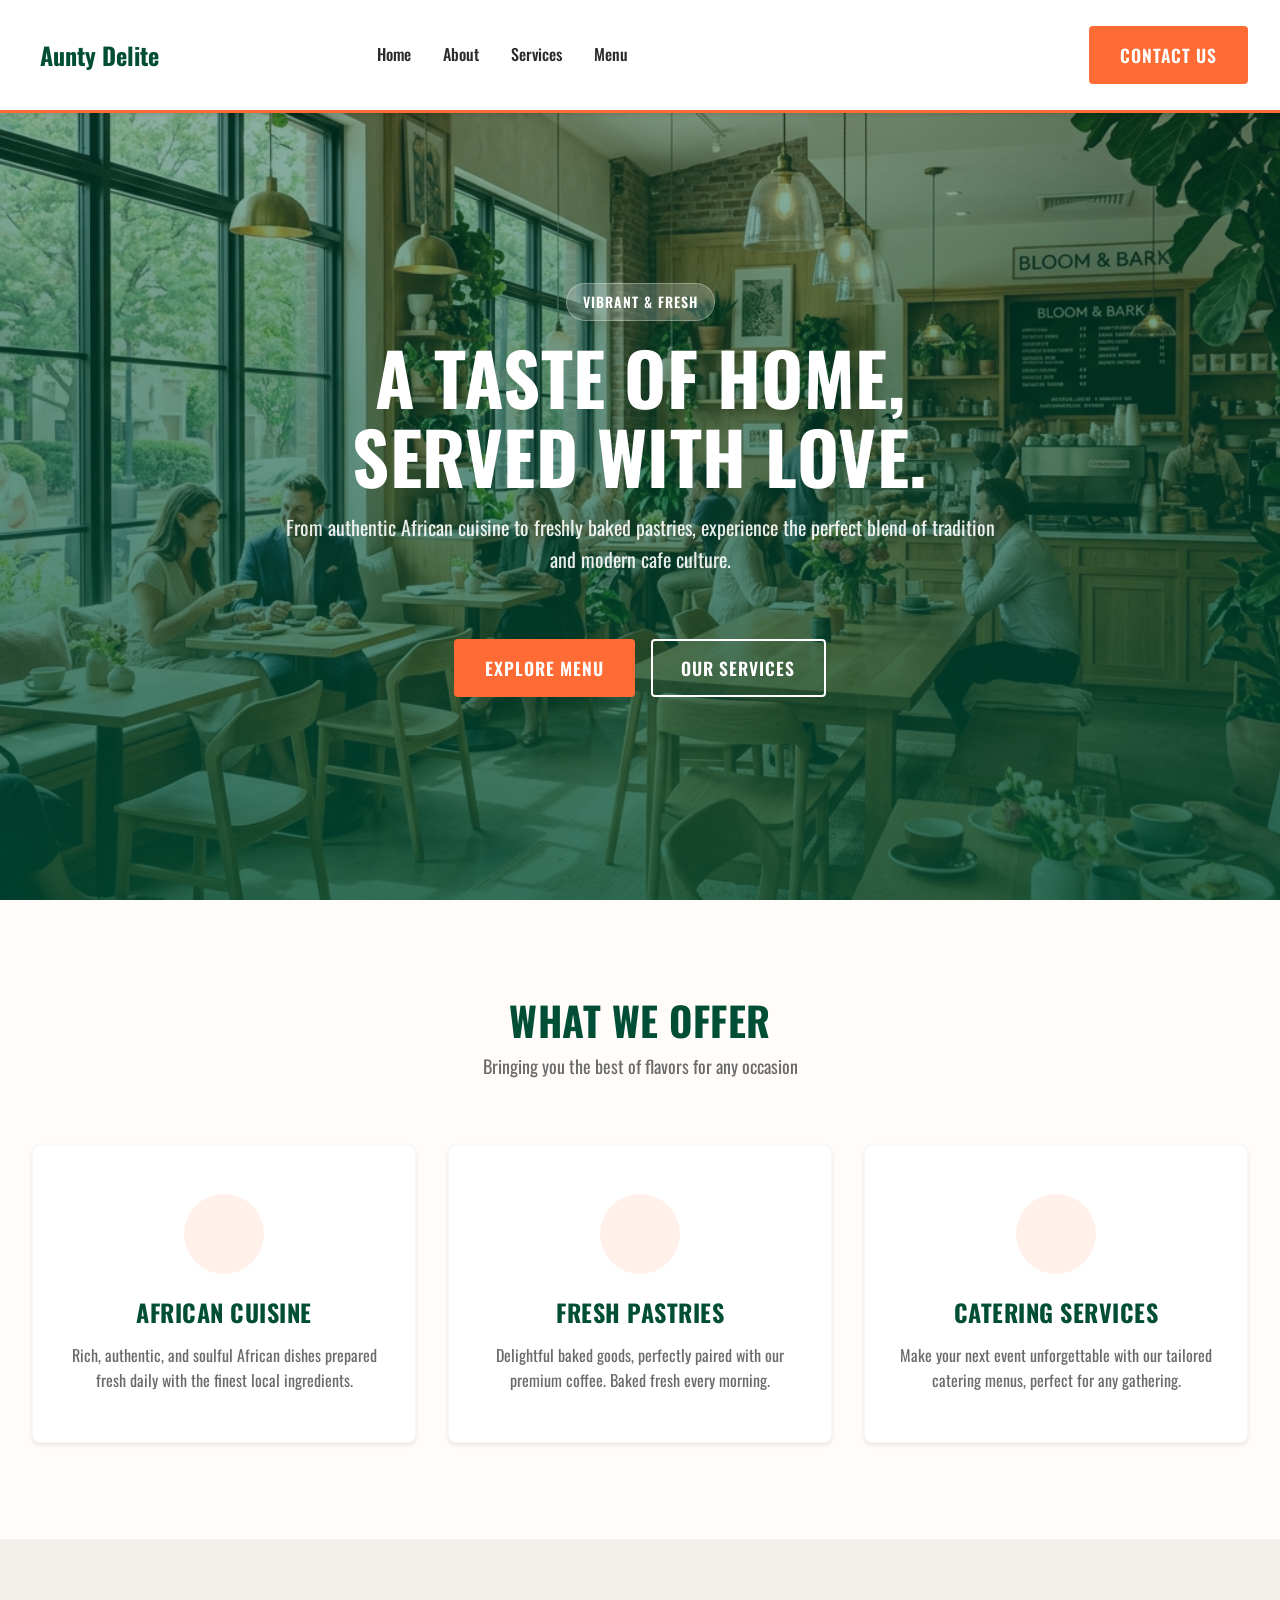
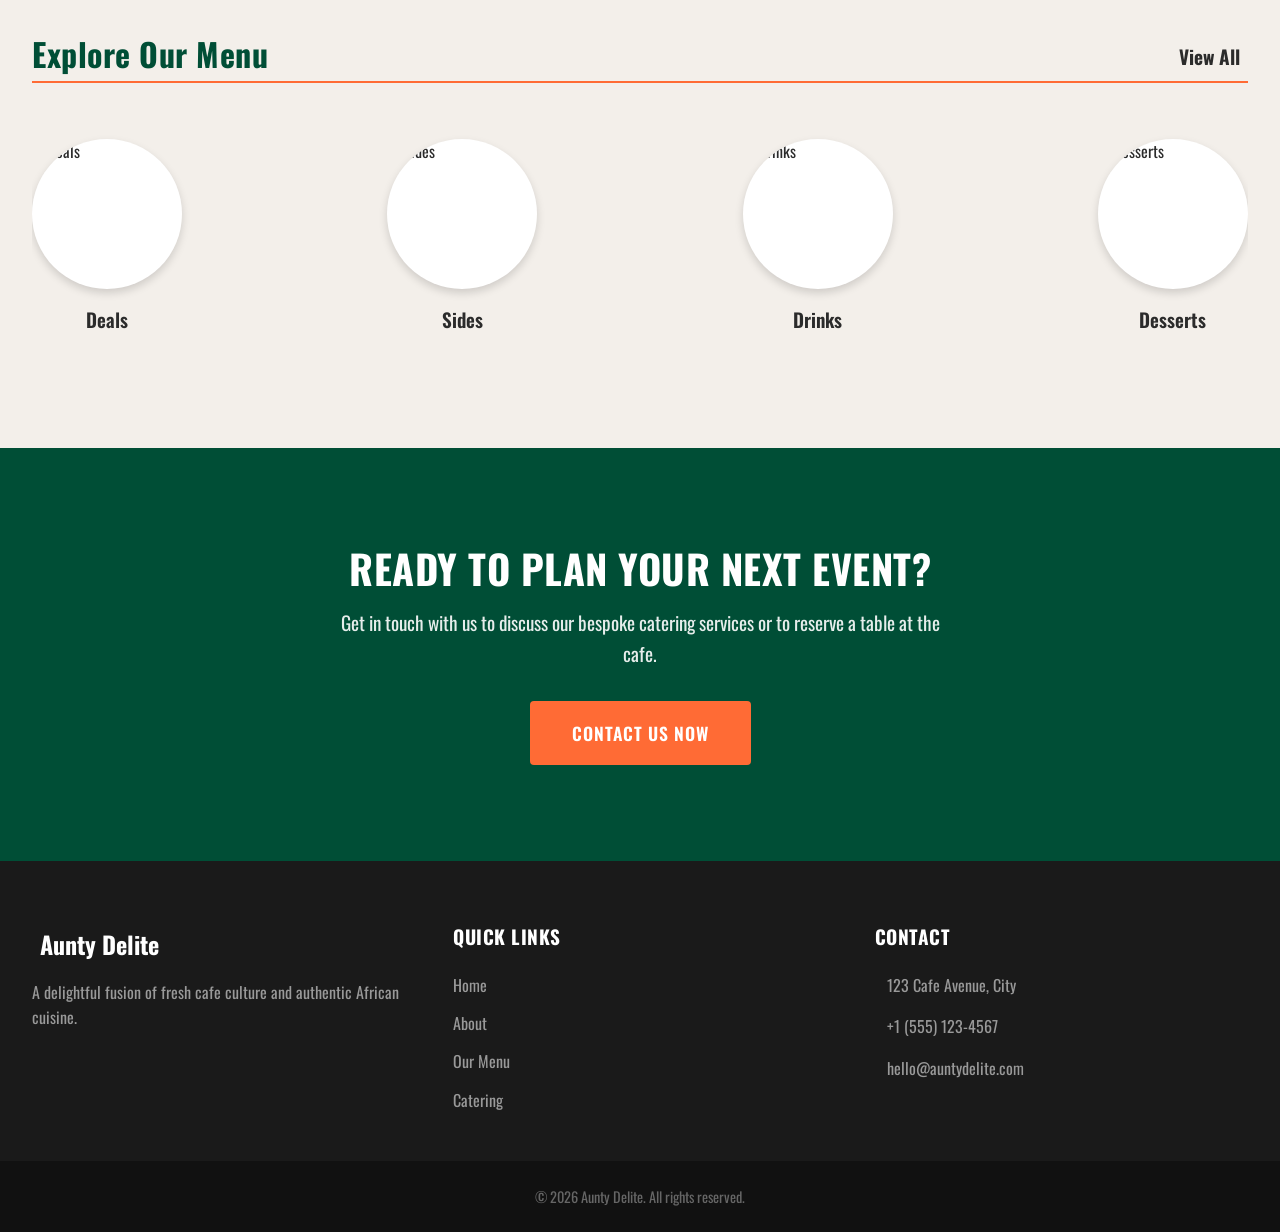
==== index.html @ c5305a19 "Add files via upload" ====
<!DOCTYPE html>
<html lang="en">
<head>
    <meta charset="UTF-8">
    <meta name="viewport" content="width=device-width, initial-scale=1.0">
    <meta name="description" content="Aunty Delite - A fresh cafe serving premium African food, pastries, and professional catering services.">
    <title>Aunty Delite | Fresh Cafe & Catering</title>
    
    <!-- Google Fonts: Outfit -->
    <link rel="preconnect" href="https://fonts.googleapis.com">
    <link rel="preconnect" href="https://fonts.gstatic.com" crossorigin>
    <link href="https://fonts.googleapis.com/css2?family=Oswald:wght@300;400;500;600;700&display=swap" rel="stylesheet">
    
    <!-- Phosphor Icons -->
    <script src="https://unpkg.com/@phosphor-icons/web"></script>
    
    <!-- Custom Styles -->
    <link rel="stylesheet" href="assets/css/styles.css">
</head>
<body>

    <!-- Navigation -->
    <nav class="navbar">
        <div class="nav-container">
            <a href="index.html" class="logo">
                <i class="ph ph-coffee"></i>
                Aunty Delite
            </a>
            <ul class="nav-links">
                <li><a href="index.html">Home</a></li>
                <li><a href="about.html">About</a></li>
                <li><a href="services.html">Services</a></li>
                <li><a href="menu.html">Menu</a></li>
            </ul>
            <a href="cart.html" class="desktop-cart"><i class="ph ph-shopping-cart"></i><span class="cart-badge" style="display:none;">0</span></a>
            <a href="contact.html" class="btn btn-primary nav-cta">Contact Us</a>
            <button class="mobile-menu-btn">
                <i class="ph ph-list"></i>
            </button>
        </div>
    </nav>

    <!-- Hero Section -->
    <section id="home" class="hero">
        <div class="hero-overlay"></div>
        <div class="hero-content">
            <span class="badge">Vibrant & Fresh</span>
            <h1>A Taste of Home, <br> Served with Love.</h1>
            <p>From authentic African cuisine to freshly baked pastries, experience the perfect blend of tradition and modern cafe culture.</p>
            <div class="hero-buttons">
                <a href="#menu" class="btn btn-primary">Explore Menu</a>
                <a href="#services" class="btn btn-outline">Our Services</a>
            </div>
        </div>
    </section>

    <!-- Services Section -->
    <section id="services" class="services section">
        <div class="container">
            <div class="section-header">
                <h2>What We Offer</h2>
                <p>Bringing you the best of flavors for any occasion</p>
            </div>
            
            <div class="services-grid">
                <div class="service-card">
                    <div class="service-icon">
                        <i class="ph ph-cooking-pot"></i>
                    </div>
                    <h3>African Cuisine</h3>
                    <p>Rich, authentic, and soulful African dishes prepared fresh daily with the finest local ingredients.</p>
                </div>
                
                <div class="service-card">
                    <div class="service-icon">
                        <i class="ph ph-croissant"></i>
                    </div>
                    <h3>Fresh Pastries</h3>
                    <p>Delightful baked goods, perfectly paired with our premium coffee. Baked fresh every morning.</p>
                </div>

                <div class="service-card">
                    <div class="service-icon">
                        <i class="ph ph-confetti"></i>
                    </div>
                    <h3>Catering Services</h3>
                    <p>Make your next event unforgettable with our tailored catering menus, perfect for any gathering.</p>
                </div>
            </div>
        </div>
    </section>

    <!-- Menu Categories Section -->
    <section id="categories" class="menu section bg-light">
        <div class="container">
            <div class="header-with-link">
                <h2>Explore Our Menu</h2>
                <a href="menu.html" class="view-all-link">View All <i class="ph ph-caret-right"></i></a>
            </div>
            
            <div class="category-circles-container">
                <!-- Deals -->
                <a href="menu.html#deals" class="category-circle-wrapper">
                    <div class="category-circle">
                        <img src="https://images.unsplash.com/photo-1555939594-58d7cb561ad1?w=400&q=80" alt="Deals" style="object-fit: cover; padding: 0;">
                    </div>
                    <span class="category-title">Deals</span>
                </a>

                <!-- Sides -->
                <a href="menu.html#sides" class="category-circle-wrapper">
                    <div class="category-circle">
                        <img src="https://images.unsplash.com/photo-1596649567946-b25a396264e1?w=400&q=80" alt="Sides" style="object-fit: cover; padding: 0;">
                    </div>
                    <span class="category-title">Sides</span>
                </a>

                <!-- Drinks -->
                <a href="menu.html#drinks" class="category-circle-wrapper">
                    <div class="category-circle">
                        <img src="https://images.unsplash.com/photo-1622483767028-3f66f32aef97?w=400&q=80" alt="Drinks" style="object-fit: cover; padding: 0;">
                    </div>
                    <span class="category-title">Drinks</span>
                </a>

                <!-- Desserts -->
                <a href="menu.html#desserts" class="category-circle-wrapper">
                    <div class="category-circle">
                        <img src="https://images.unsplash.com/photo-1563729784474-d77dbb933a9e?w=400&q=80" alt="Desserts" style="object-fit: cover; padding: 0;">
                    </div>
                    <span class="category-title">Desserts</span>
                </a>
            </div>
        </div>
    </section>

    <!-- Call to Action / Contact -->
    <section id="contact" class="cta section">
        <div class="cta-container">
            <h2>Ready to plan your next event?</h2>
            <p>Get in touch with us to discuss our bespoke catering services or to reserve a table at the cafe.</p>
            <a href="mailto:hello@auntydelite.com" class="btn btn-primary cta-btn">Contact Us Now</a>
        </div>
    </section>

    <!-- Footer -->
    <footer class="footer">
        <div class="container footer-grid">
            <div class="footer-brand">
                <a href="#" class="logo">
                    <i class="ph ph-coffee"></i>
                    Aunty Delite
                </a>
                <p>A delightful fusion of fresh cafe culture and authentic African cuisine.</p>
            </div>
            
            <div class="footer-links">
                <h4>Quick Links</h4>
                <ul>
                    <li><a href="index.html">Home</a></li>
                    <li><a href="about.html">About</a></li>
                    <li><a href="menu.html">Our Menu</a></li>
                    <li><a href="services.html">Catering</a></li>
                </ul>
            </div>
            
            <div class="footer-contact">
                <h4>Contact</h4>
                <p><i class="ph ph-map-pin"></i> 123 Cafe Avenue, City</p>
                <p><i class="ph ph-phone"></i> +1 (555) 123-4567</p>
                <p><i class="ph ph-envelope"></i> hello@auntydelite.com</p>
            </div>
        </div>
        <div class="footer-bottom">
            <p>&copy; 2026 Aunty Delite. All rights reserved.</p>
        </div>
    </footer>

    <div class="floating-cart">
        <i class="ph ph-shopping-cart"></i>
        <span class="cart-badge" style="display:none;">0</span>
    </div>

    <!-- Custom Scripts -->
    <script src="assets/js/main.js"></script>
</body>
</html>
---- assets/css/styles.css ----
/* 
   Aunty Delite - Premium Cafe & Catering Styles 
   Font: Outfit (Google Fonts)
*/

:root {
    /* Color Palette - Fresh Cafe Vibes */
    --color-primary: #ff6b35; /* Vibrant Orange/Terracotta */
    --color-primary-dark: #e85a28;
    --color-secondary: #004e36; /* Deep Forrest Green */
    --color-accent: #f4a261; /* Soft Peach */
    
    --color-bg: #fffcf9; /* Warm off-white */
    --color-bg-alt: #f3efea;
    --color-text: #2b2b2b;
    --color-text-light: #6a6a6a;
    --color-white: #ffffff;

    /* Typography */
    --font-main: 'Oswald', sans-serif;
    
    /* Spacing & Layout */
    --spacing-sm: 0.5rem;
    --spacing-md: 1rem;
    --spacing-lg: 2rem;
    --spacing-xl: 4rem;
    --spacing-xxl: 6rem;
    
    --border-radius: 4px;
    --border-radius-lg: 8px;
    
    /* Transitions & Shadows */
    --transition-fast: 0.2s ease-in-out;
    --transition-smooth: 0.3s ease-out;
    
    --shadow-sm: 0 2px 4px rgba(0,0,0,0.1);
    --shadow-md: 0 4px 8px rgba(0,0,0,0.15);
    --shadow-hover: 0 8px 16px rgba(0,0,0,0.2);
}

/* Base Reset & Setup */
* {
    margin: 0;
    padding: 0;
    box-sizing: border-box;
}

html {
    scroll-behavior: smooth;
    font-size: 16px;
}

body {
    font-family: var(--font-main);
    background-color: var(--color-bg);
    color: var(--color-text);
    line-height: 1.6;
    overflow-x: hidden;
}

h1, h2, h3, h4, h5, h6 {
    font-weight: 700;
    line-height: 1.2;
    color: var(--color-secondary);
    text-transform: uppercase;
    letter-spacing: 0.5px;
}

a {
    text-decoration: none;
    color: inherit;
    transition: color var(--transition-fast);
}

ul {
    list-style: none;
}

/* Utility Classes */
.container {
    max-width: 1280px;
    margin: 0 auto;
    padding: 0 var(--spacing-lg);
}

.section {
    padding: var(--spacing-xxl) 0;
}

.bg-light {
    background-color: var(--color-bg-alt);
}

.text-center {
    text-align: center;
}

.mt-4 { margin-top: var(--spacing-xl); }

/* Typography Utility */
.section-header {
    text-align: center;
    margin-bottom: var(--spacing-xl);
}

.section-header h2 {
    font-size: 2.5rem;
    margin-bottom: var(--spacing-sm);
}

.section-header p {
    color: var(--color-text-light);
    font-size: 1.125rem;
}

/* Buttons */
.btn {
    display: inline-block;
    padding: 0.8rem 1.8rem;
    font-weight: 600;
    border-radius: var(--border-radius);
    border: 2px solid transparent;
    cursor: pointer;
    transition: all var(--transition-smooth);
    font-family: var(--font-main);
    font-size: 1.1rem;
    text-transform: uppercase;
    letter-spacing: 1px;
}

.btn-primary {
    background-color: var(--color-primary);
    color: var(--color-white);
}

.btn-primary:hover {
    background-color: var(--color-primary-dark);
    transform: translateY(-2px);
    box-shadow: var(--shadow-md);
}

.btn-outline {
    background-color: transparent;
    color: var(--color-primary);
    border-color: var(--color-primary);
}

.btn-outline:hover {
    background-color: var(--color-primary);
    color: var(--color-white);
    transform: translateY(-2px);
}

/* Badge */
.badge {
    display: inline-block;
    padding: 0.4rem 1rem;
    background-color: rgba(255, 107, 53, 0.1);
    color: var(--color-primary);
    border-radius: 30px;
    font-weight: 600;
    font-size: 0.875rem;
    margin-bottom: var(--spacing-md);
    letter-spacing: 1px;
    text-transform: uppercase;
}

/* Navigation */
.navbar {
    position: fixed;
    top: 0;
    left: 0;
    width: 100%;
    background-color: var(--color-white);
    z-index: 1000;
    transition: all var(--transition-smooth);
    padding: 10px 0;
    box-shadow: var(--shadow-sm);
    border-bottom: 3px solid var(--color-primary);
}

.navbar.scrolled {
    padding: 0;
}

.nav-container {
    max-width: 1280px;
    margin: 0 auto;
    padding: 1rem var(--spacing-lg);
    display: flex;
    justify-content: space-between;
    align-items: center;
}

.logo {
    display: flex;
    align-items: center;
    gap: 0.5rem;
    font-size: 1.5rem;
    font-weight: 700;
    color: var(--color-secondary);
    transition: color var(--transition-fast);
}

.logo i {
    color: var(--color-primary);
    font-size: 2rem;
}

.nav-links {
    display: flex;
    gap: 2rem;
}

.nav-links li a {
    font-weight: 500;
    color: var(--color-text);
    position: relative;
    transition: color var(--transition-fast);
}

.nav-links li a::after {
    content: '';
    position: absolute;
    bottom: -4px;
    left: 0;
    width: 0;
    height: 2px;
    background-color: var(--color-primary);
    transition: width var(--transition-smooth);
}

.nav-links li a:hover::after {
    width: 100%;
}

.nav-links li a:hover {
    color: var(--color-primary);
}

.mobile-menu-btn {
    display: none;
    background: none;
    border: none;
    font-size: 1.8rem;
    color: var(--color-secondary);
    cursor: pointer;
    transition: color var(--transition-fast);
}

/* Hero Section */
.hero {
    position: relative;
    height: 100vh;
    min-height: 600px;
    display: flex;
    align-items: center;
    justify-content: center;
    text-align: center;
    background-image: url('../images/hero.png');
    background-size: cover;
    background-position: center;
    background-attachment: fixed;
    padding-top: 80px;
    color: var(--color-white);
}

.hero-overlay {
    position: absolute;
    top: 0;
    left: 0;
    width: 100%;
    height: 100%;
    background: linear-gradient(to bottom, rgba(0, 78, 54, 0.4), rgba(0, 78, 54, 0.8));
    z-index: 1;
}

.hero-content {
    position: relative;
    z-index: 2;
    max-width: 800px;
    padding: 0 var(--spacing-lg);
    animation: fadeInUp 1s ease-out forwards;
}

.hero-content .badge {
    background-color: rgba(255, 255, 255, 0.2);
    color: var(--color-white);
    backdrop-filter: blur(4px);
    border: 1px solid rgba(255, 255, 255, 0.3);
}

.hero-content h1 {
    font-size: 4.5rem;
    color: var(--color-white);
    margin-bottom: var(--spacing-md);
    line-height: 1.1;
}

.hero-content p {
    font-size: 1.25rem;
    margin-bottom: var(--spacing-xl);
    opacity: 0.9;
}

.hero-buttons {
    display: flex;
    gap: 1rem;
    justify-content: center;
}

.hero-buttons .btn-outline {
    color: var(--color-white);
    border-color: var(--color-white);
}

.hero-buttons .btn-outline:hover {
    background-color: var(--color-white);
    color: var(--color-secondary);
}

/* Services */
.services-grid {
    display: grid;
    grid-template-columns: repeat(auto-fit, minmax(300px, 1fr));
    gap: 2rem;
}

.service-card {
    background: var(--color-white);
    padding: 3rem 2rem;
    border-radius: var(--border-radius-lg);
    text-align: center;
    box-shadow: var(--shadow-sm);
    transition: all var(--transition-smooth);
    border: 1px solid rgba(0,0,0,0.03);
}

.service-card:hover {
    transform: translateY(-10px);
    box-shadow: var(--shadow-hover);
}

.service-icon {
    width: 80px;
    height: 80px;
    background-color: rgba(255, 107, 53, 0.1);
    color: var(--color-primary);
    border-radius: 50%;
    display: flex;
    align-items: center;
    justify-content: center;
    margin: 0 auto 1.5rem;
    font-size: 2.5rem;
    transition: all var(--transition-smooth);
}

.service-card:hover .service-icon {
    background-color: var(--color-primary);
    color: var(--color-white);
}

.service-card h3 {
    margin-bottom: 1rem;
    font-size: 1.5rem;
}

.service-card p {
    color: var(--color-text-light);
}

/* Menu Highlights */
.menu-grid {
    display: grid;
    grid-template-columns: repeat(auto-fit, minmax(280px, 1fr));
    gap: 2rem;
}

.menu-card {
    background: var(--color-white);
    border-radius: var(--border-radius-lg);
    overflow: hidden;
    box-shadow: var(--shadow-sm);
    transition: all var(--transition-smooth);
}

.menu-card:hover {
    transform: scale(1.02);
    box-shadow: var(--shadow-hover);
}

.menu-image {
    height: 220px;
    background-color: #ddd;
    background-size: cover;
    background-position: center;
    transition: transform var(--transition-smooth);
}

.menu-card:hover .menu-image {
    transform: scale(1.05);
}

/* Placeholder gradients for ungenerated images */
.placeholder-food-1 { background: linear-gradient(45deg, #f4a261, #e76f51); }
.placeholder-pastry-1 { background: linear-gradient(45deg, #e9c46a, #f4a261); }
.placeholder-food-2 { background: linear-gradient(45deg, #2a9d8f, #e9c46a); }
.placeholder-catering-1 { background: linear-gradient(45deg, #e76f51, #e63946); }

.menu-info {
    padding: 1.5rem;
    position: relative;
    background: var(--color-white);
    z-index: 2;
}

.menu-title-row {
    display: flex;
    justify-content: space-between;
    align-items: baseline;
    margin-bottom: 0.5rem;
}

.menu-title-row h4 {
    font-size: 1.2rem;
    margin: 0;
}

.price {
    font-weight: 700;
    color: var(--color-primary);
    font-size: 1.2rem;
}

.menu-info p {
    color: var(--color-text-light);
    font-size: 0.95rem;
}

/* Call to Action */
.cta {
    background-color: var(--color-secondary);
    color: var(--color-white);
    text-align: center;
    padding: 6rem 2rem;
}

.cta h2 {
    color: var(--color-white);
    font-size: 2.5rem;
    margin-bottom: 1rem;
}

.cta p {
    font-size: 1.2rem;
    max-width: 600px;
    margin: 0 auto 2rem;
    opacity: 0.9;
}

.cta-btn {
    font-size: 1.1rem;
    padding: 1rem 2.5rem;
}

/* Footer */
.footer {
    background-color: #1a1a1a;
    color: var(--color-white);
    padding: 4rem 0 0;
}

.footer-grid {
    display: grid;
    grid-template-columns: repeat(auto-fit, minmax(250px, 1fr));
    gap: 3rem;
    margin-bottom: 3rem;
}

.footer-brand .logo {
    color: var(--color-white);
    margin-bottom: 1rem;
    display: inline-flex;
}

.footer-brand p {
    color: #999;
}

.footer h4 {
    color: var(--color-white);
    margin-bottom: 1.5rem;
    font-size: 1.2rem;
}

.footer-links ul {
    display: flex;
    flex-direction: column;
    gap: 0.8rem;
}

.footer-links a {
    color: #999;
}

.footer-links a:hover {
    color: var(--color-primary);
    padding-left: 5px;
}

.footer-contact p {
    display: flex;
    align-items: center;
    gap: 0.8rem;
    color: #999;
    margin-bottom: 1rem;
}

.footer-contact i {
    color: var(--color-primary);
    font-size: 1.2rem;
}

.footer-bottom {
    background-color: #111;
    text-align: center;
    padding: 1.5rem;
    color: #666;
    font-size: 0.9rem;
}

/* Page Header */
.page-header {
    padding-top: 150px;
    padding-bottom: 60px;
    background-color: var(--color-bg-alt);
    text-align: center;
}

.page-header h1 {
    font-size: 3.5rem;
    margin-bottom: 1rem;
    color: var(--color-secondary);
}

.page-header p {
    font-size: 1.2rem;
    color: var(--color-text-light);
    max-width: 600px;
    margin: 0 auto;
}

/* Animations */
@keyframes fadeInUp {
    from {
        opacity: 0;
        transform: translateY(30px);
    }
    to {
        opacity: 1;
        transform: translateY(0);
    }
}

/* Responsive Design */
@media (max-width: 900px) {
    .nav-cta {
        display: none;
    }
    
    .nav-links {
        position: fixed;
        top: 0;
        right: -300px;
        width: 300px;
        height: 100vh;
        background-color: rgba(255, 252, 249, 0.98);
        backdrop-filter: blur(10px);
        flex-direction: column;
        align-items: flex-start;
        padding: 6rem 2rem 2rem;
        gap: 2rem;
        box-shadow: -5px 0 20px rgba(0,0,0,0.1);
        transition: right var(--transition-smooth);
        z-index: 999;
    }
    
    .nav-links.active {
        right: 0;
    }

    .nav-links li a {
        color: var(--color-text);
        font-size: 1.5rem;
    }
    
    .mobile-menu-btn {
        display: block;
        position: relative;
        z-index: 1001;
    }
    
    .hero-content h1 {
        font-size: 3rem;
    }
    
    .section-header h2 {
        font-size: 2rem;
    }
}

@media (max-width: 600px) {
    .hero-content h1 {
        font-size: 2.5rem;
    }
    
    .hero-buttons {
        flex-direction: column;
    }
    
    .section {
        padding: 4rem 0;
    }
}

/* Add to Cart Button */
.add-to-cart-btn {
    width: 100%;
    margin-top: 1rem;
    padding: 0.6rem;
    display: flex;
    justify-content: center;
    align-items: center;
    gap: 0.5rem;
    font-size: 0.95rem;
}

/* Desktop Cart Icon */
.desktop-cart {
    position: relative;
    font-size: 1.8rem;
    color: var(--color-text);
    cursor: pointer;
    margin-right: 1.5rem;
    transition: transform var(--transition-fast);
}

.desktop-cart:hover {
    transform: scale(1.1);
}

.cart-badge {
    position: absolute;
    top: -5px;
    right: -10px;
    background-color: var(--color-primary);
    color: var(--color-white);
    font-size: 0.75rem;
    font-weight: 700;
    width: 20px;
    height: 20px;
    display: flex;
    align-items: center;
    justify-content: center;
    border-radius: 50%;
    border: 2px solid var(--color-white);
}

/* Floating Cart (Mobile) */
.floating-cart {
    position: fixed;
    bottom: 2rem;
    right: 2rem;
    width: 60px;
    height: 60px;
    background-color: var(--color-primary);
    color: var(--color-white);
    border-radius: 50%;
    display: none; /* Only show on mobile */
    align-items: center;
    justify-content: center;
    font-size: 2rem;
    box-shadow: var(--shadow-hover);
    z-index: 1000;
    cursor: grab;
    touch-action: none; /* Important for drag */
    transition: transform 0.2s;
}

.floating-cart:active {
    cursor: grabbing;
    transform: scale(0.95);
}

.floating-cart .cart-badge {
    top: 0;
    right: 0;
    width: 24px;
    height: 24px;
    font-size: 0.85rem;
}

@media (max-width: 900px) {
    .desktop-cart {
        display: none;
    }
    .floating-cart {
        display: flex;
    }
}

/* Toast Notification */
#toast-container {
    position: fixed;
    bottom: 2rem;
    left: 50%;
    transform: translateX(-50%);
    display: flex;
    flex-direction: column;
    gap: 1rem;
    z-index: 2000;
}

.toast {
    background-color: var(--color-white);
    color: var(--color-text);
    padding: 1rem 1.5rem;
    border-radius: var(--border-radius);
    box-shadow: var(--shadow-md);
    display: flex;
    align-items: center;
    gap: 0.8rem;
    font-weight: 500;
    animation: fadeInUp 0.3s ease-out forwards;
    border-left: 4px solid var(--color-primary);
}

.toast.removing {
    animation: fadeOutDown 0.3s ease-in forwards;
}

@keyframes fadeOutDown {
    from {
        opacity: 1;
        transform: translateY(0);
    }
    to {
        opacity: 0;
        transform: translateY(30px);
    }
}

/* Circular Categories */
.category-circles-container {
    display: flex;
    justify-content: space-between;
    align-items: center;
    gap: 1.5rem;
    overflow-x: auto;
    padding: 1rem 0;
    -ms-overflow-style: none; /* IE and Edge */
    scrollbar-width: none; /* Firefox */
}
.category-circles-container::-webkit-scrollbar {
    display: none; /* Chrome, Safari and Opera */
}
.category-circle-wrapper {
    display: flex;
    flex-direction: column;
    align-items: center;
    min-width: 150px;
    text-decoration: none;
    color: var(--color-text);
}
.category-circle-wrapper:hover .category-circle {
    transform: translateY(-5px);
    box-shadow: var(--shadow-hover);
}
.category-circle {
    width: 150px;
    height: 150px;
    border-radius: 50%;
    background-color: var(--color-white);
    box-shadow: var(--shadow-md);
    margin-bottom: 1rem;
    overflow: hidden;
    transition: all var(--transition-fast);
    display: flex;
    align-items: center;
    justify-content: center;
}
.category-circle img {
    width: 100%;
    height: 100%;
    object-fit: contain;
    padding: 10px;
}
.category-title {
    font-weight: 600;
    font-size: 1.2rem;
    text-transform: capitalize;
}
.header-with-link {
    display: flex;
    justify-content: space-between;
    align-items: flex-end;
    border-bottom: 2px solid var(--color-primary);
    padding-bottom: 0.5rem;
    margin-bottom: 2.5rem;
}
.header-with-link h2 {
    margin: 0;
    text-transform: none;
    font-size: 2rem;
}
.view-all-link {
    color: var(--color-text);
    font-weight: 700;
    text-decoration: none;
    display: flex;
    align-items: center;
    gap: 0.5rem;
    font-size: 1.2rem;
    transition: color var(--transition-fast);
}
.view-all-link:hover {
    color: var(--color-primary);
}
.view-all-link i {
    color: var(--color-primary);
    font-weight: bold;
}
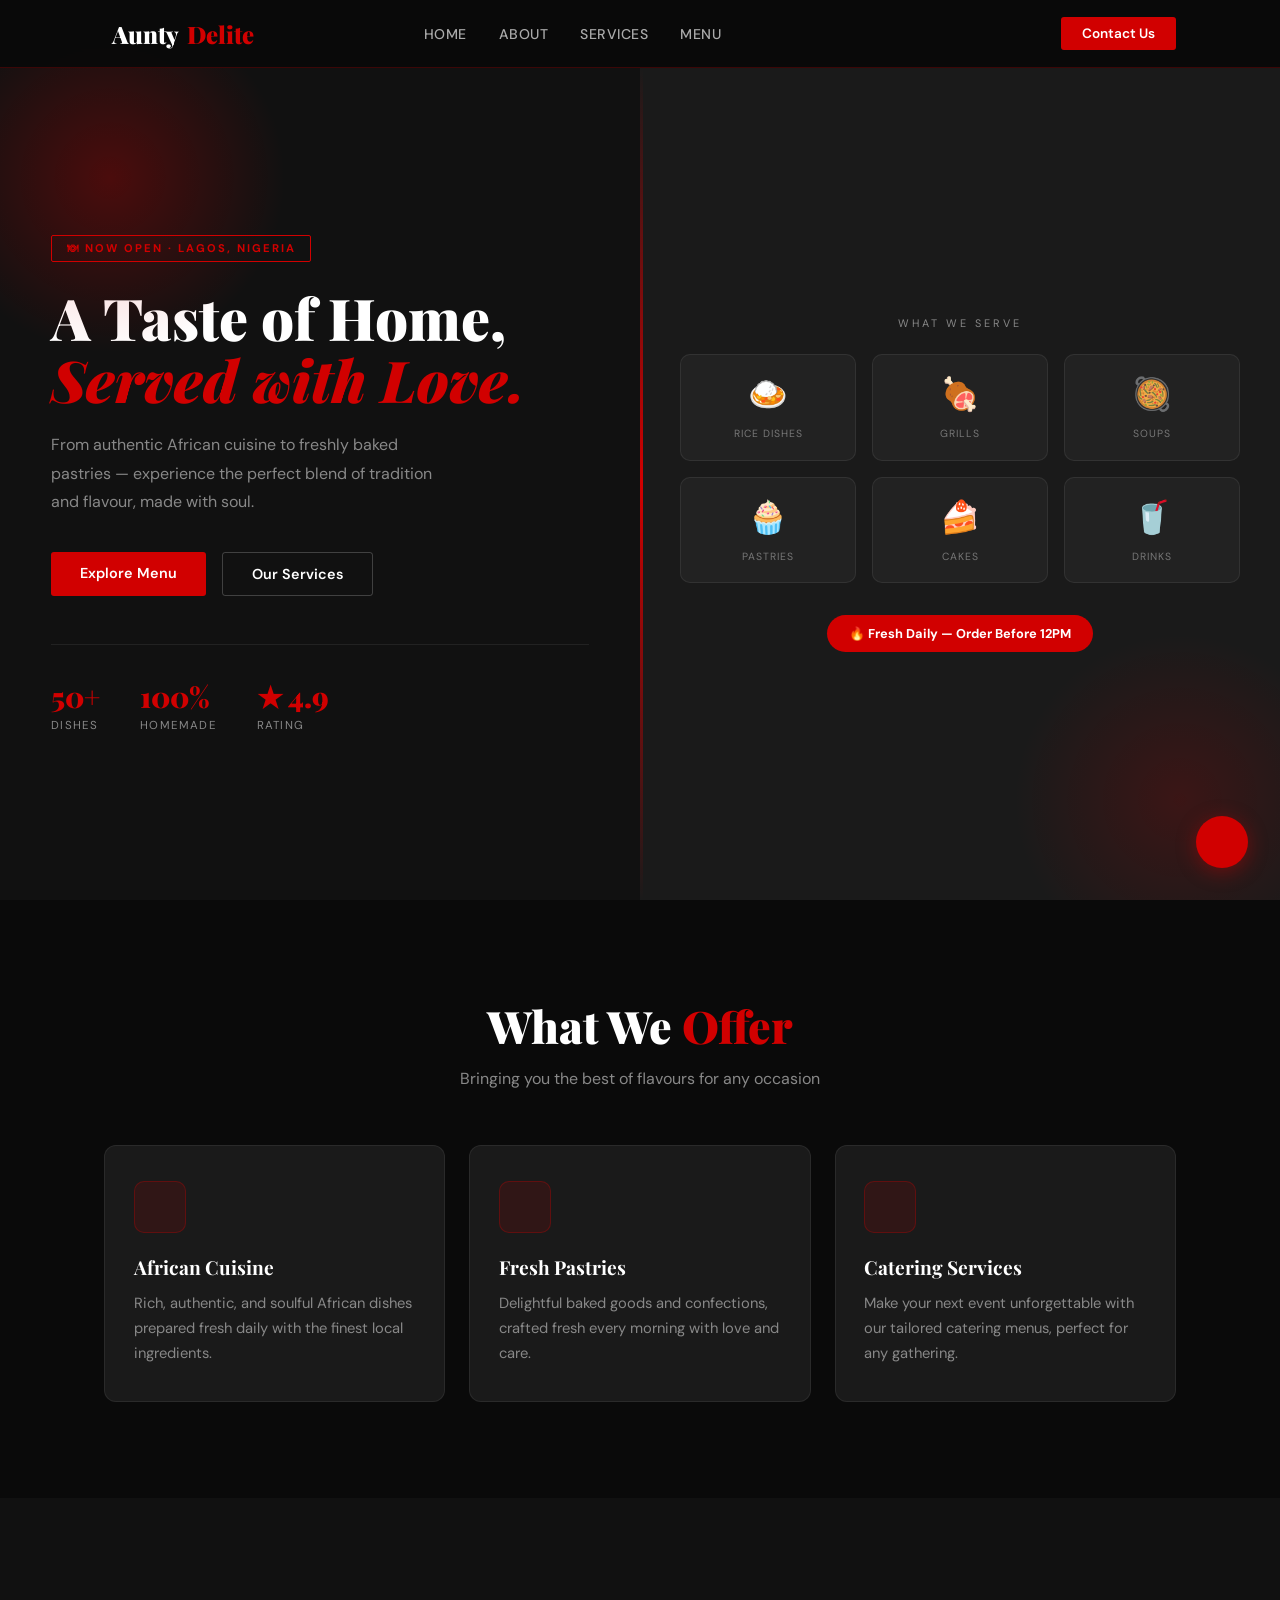
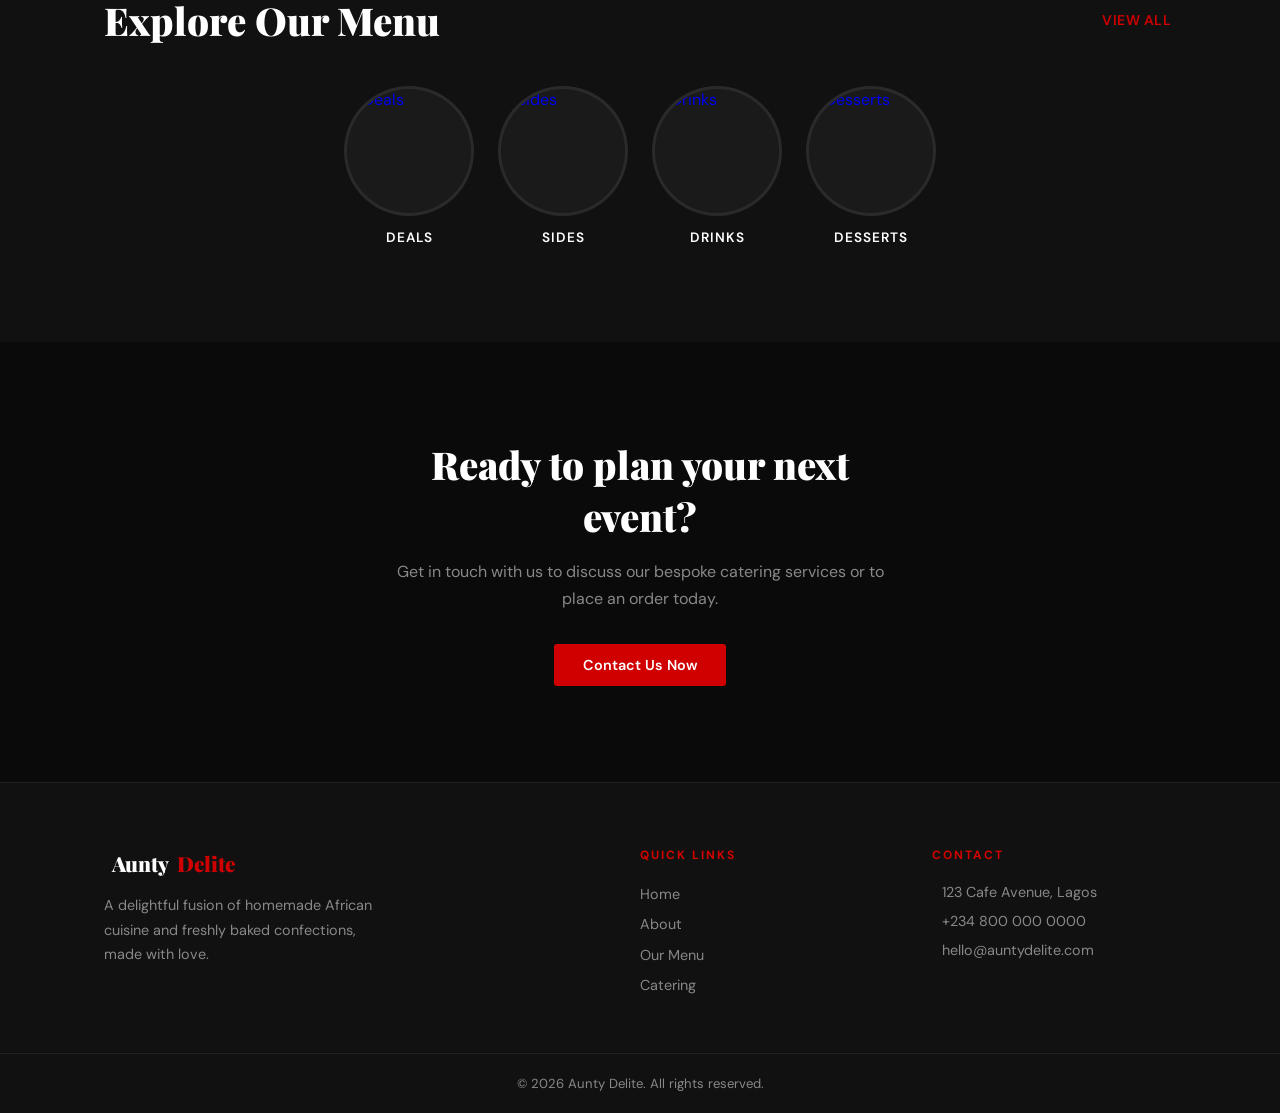
==== commit 6815ddf6: "Redesign index.html with red & black theme" ====
--- a/index.html
+++ b/index.html
@@ -3,28 +3,163 @@
 <head>
     <meta charset="UTF-8">
     <meta name="viewport" content="width=device-width, initial-scale=1.0">
-    <meta name="description" content="Aunty Delite - A fresh cafe serving premium African food, pastries, and professional catering services.">
-    <title>Aunty Delite | Fresh Cafe & Catering</title>
-    
-    <!-- Google Fonts: Outfit -->
+    <meta name="description" content="Aunty Delite - Homemade African food, fresh pastries, and catering services.">
+    <title>Aunty Delite | Food & Confectionery Kitchen</title>
     <link rel="preconnect" href="https://fonts.googleapis.com">
     <link rel="preconnect" href="https://fonts.gstatic.com" crossorigin>
-    <link href="https://fonts.googleapis.com/css2?family=Oswald:wght@300;400;500;600;700&display=swap" rel="stylesheet">
-    
-    <!-- Phosphor Icons -->
+    <link href="https://fonts.googleapis.com/css2?family=Playfair+Display:ital,wght@0,700;0,900;1,700&family=DM+Sans:wght@400;500;600&display=swap" rel="stylesheet">
     <script src="https://unpkg.com/@phosphor-icons/web"></script>
-    
-    <!-- Custom Styles -->
-    <link rel="stylesheet" href="assets/css/styles.css">
+    <style>
+        *, *::before, *::after { margin: 0; padding: 0; box-sizing: border-box; }
+
+        :root {
+            --red: #D10000;
+            --red-dark: #A00000;
+            --red-glow: rgba(209,0,0,0.3);
+            --black: #0A0A0A;
+            --black2: #111111;
+            --black3: #1A1A1A;
+            --white: #FFFFFF;
+            --muted: #888888;
+            --border: rgba(255,255,255,0.07);
+        }
+
+        html { scroll-behavior: smooth; }
+        body { font-family: 'DM Sans', sans-serif; background: var(--black); color: var(--white); overflow-x: hidden; }
+
+        /* NAVBAR */
+        .navbar { position: fixed; top: 0; left: 0; right: 0; z-index: 1000; height: 68px; background: rgba(10,10,10,0.96); border-bottom: 1px solid rgba(209,0,0,0.25); backdrop-filter: blur(14px); animation: slideDown 0.6s ease forwards; }
+        @keyframes slideDown { from { transform: translateY(-100%); opacity: 0; } to { transform: translateY(0); opacity: 1; } }
+
+        .nav-container { max-width: 1200px; margin: 0 auto; padding: 0 5%; height: 100%; display: flex; align-items: center; justify-content: space-between; gap: 1rem; }
+
+        .logo { font-family: 'Playfair Display', serif; font-size: 1.5rem; font-weight: 900; color: var(--white); text-decoration: none; display: flex; align-items: center; gap: 0.5rem; }
+        .logo i { color: var(--red); font-size: 1.4rem; }
+        .logo span { color: var(--red); }
+
+        .nav-links { display: flex; gap: 2rem; list-style: none; }
+        .nav-links a { text-decoration: none; color: #aaa; font-size: 0.88rem; font-weight: 500; letter-spacing: 0.5px; text-transform: uppercase; transition: color 0.25s; position: relative; }
+        .nav-links a::after { content: ''; position: absolute; bottom: -4px; left: 0; width: 0; height: 2px; background: var(--red); transition: width 0.25s; }
+        .nav-links a:hover { color: var(--white); }
+        .nav-links a:hover::after { width: 100%; }
+
+        .desktop-cart { color: #aaa; font-size: 1.3rem; text-decoration: none; position: relative; transition: color 0.25s; }
+        .desktop-cart:hover { color: var(--red); }
+        .cart-badge { position: absolute; top: -6px; right: -6px; background: var(--red); color: white; font-size: 0.6rem; font-weight: 700; width: 16px; height: 16px; border-radius: 50%; display: flex; align-items: center; justify-content: center; }
+
+        .btn { display: inline-block; text-decoration: none; border-radius: 3px; font-family: 'DM Sans', sans-serif; font-weight: 600; transition: all 0.25s; cursor: pointer; border: none; }
+        .btn-primary { background: var(--red); color: #fff; padding: 0.75rem 1.8rem; font-size: 0.9rem; }
+        .btn-primary:hover { background: var(--red-dark); transform: translateY(-2px); box-shadow: 0 8px 20px rgba(209,0,0,0.35); }
+        .btn-outline { background: transparent; color: var(--white); padding: 0.75rem 1.8rem; font-size: 0.9rem; border: 1.5px solid rgba(255,255,255,0.2); }
+        .btn-outline:hover { border-color: var(--red); color: var(--red); transform: translateY(-2px); }
+        .nav-cta { padding: 0.5rem 1.3rem !important; font-size: 0.85rem !important; }
+
+        .mobile-menu-btn { display: none; background: none; border: none; color: var(--white); font-size: 1.5rem; cursor: pointer; }
+
+        /* HERO */
+        .hero { min-height: 100vh; display: grid; grid-template-columns: 1fr 1fr; padding-top: 68px; overflow: hidden; }
+
+        .hero-left { display: flex; flex-direction: column; justify-content: center; padding: 6% 8%; background: var(--black2); position: relative; animation: fadeInLeft 0.9s 0.3s ease both; }
+        .hero-left::before { content: ''; position: absolute; top: -80px; left: -80px; width: 380px; height: 380px; background: radial-gradient(circle, var(--red-glow) 0%, transparent 65%); pointer-events: none; }
+        @keyframes fadeInLeft { from { opacity: 0; transform: translateX(-40px); } to { opacity: 1; transform: translateX(0); } }
+
+        .badge { display: inline-flex; align-items: center; gap: 0.5rem; border: 1px solid var(--red); color: var(--red); font-size: 0.7rem; font-weight: 700; letter-spacing: 2px; text-transform: uppercase; padding: 0.35rem 0.9rem; border-radius: 2px; margin-bottom: 1.5rem; width: fit-content; }
+
+        .hero-content h1 { font-family: 'Playfair Display', serif; font-size: clamp(2.6rem, 4.5vw, 3.8rem); font-weight: 900; line-height: 1.08; color: var(--white); margin-bottom: 1.3rem; }
+        .hero-content h1 em { font-style: italic; color: var(--red); }
+        .hero-content p { font-size: 1rem; color: var(--muted); line-height: 1.8; max-width: 400px; margin-bottom: 2.2rem; }
+        .hero-buttons { display: flex; gap: 1rem; flex-wrap: wrap; }
+
+        .hero-stats { display: flex; gap: 2.5rem; margin-top: 3rem; padding-top: 2rem; border-top: 1px solid var(--border); }
+        .stat-num { font-family: 'Playfair Display', serif; font-size: 1.8rem; font-weight: 900; color: var(--red); }
+        .stat-label { font-size: 0.72rem; color: var(--muted); text-transform: uppercase; letter-spacing: 1.2px; margin-top: 3px; }
+
+        .hero-right { position: relative; background: var(--black3); display: flex; align-items: center; justify-content: center; overflow: hidden; animation: fadeInRight 0.9s 0.4s ease both; }
+        @keyframes fadeInRight { from { opacity: 0; transform: translateX(40px); } to { opacity: 1; transform: translateX(0); } }
+        .hero-right::before { content: ''; position: absolute; bottom: -80px; right: -80px; width: 360px; height: 360px; background: radial-gradient(circle, rgba(209,0,0,0.18) 0%, transparent 65%); pointer-events: none; }
+        .hero-right::after { content: ''; position: absolute; top: 0; left: 0; width: 3px; height: 100%; background: linear-gradient(to bottom, transparent, var(--red), transparent); }
+
+        .food-showcase { position: relative; z-index: 2; text-align: center; padding: 3rem 2.5rem; width: 100%; }
+        .showcase-label { font-size: 0.68rem; letter-spacing: 3px; text-transform: uppercase; color: var(--muted); margin-bottom: 1.5rem; }
+
+        .food-emoji-grid { display: grid; grid-template-columns: repeat(3, 1fr); gap: 1rem; margin-bottom: 2rem; }
+        .food-card { background: rgba(255,255,255,0.04); border: 1px solid var(--border); border-radius: 10px; padding: 1.1rem 0.5rem; transition: transform 0.3s, background 0.3s, border-color 0.3s, box-shadow 0.3s; cursor: default; }
+        .food-card:hover { transform: translateY(-6px) scale(1.04); background: rgba(209,0,0,0.14); border-color: var(--red); box-shadow: 0 8px 24px rgba(209,0,0,0.2); }
+        .food-card .emoji { font-size: 2rem; display: block; margin-bottom: 0.4rem; }
+        .food-card .label { font-size: 0.65rem; color: #777; text-transform: uppercase; letter-spacing: 1px; }
+
+        .hero-badge { display: inline-flex; align-items: center; gap: 0.5rem; background: var(--red); color: #fff; font-weight: 700; font-size: 0.8rem; padding: 0.6rem 1.4rem; border-radius: 50px; animation: pulse 2.5s infinite; }
+        @keyframes pulse { 0%, 100% { box-shadow: 0 0 0 0 rgba(209,0,0,0.5); } 50% { box-shadow: 0 0 0 12px rgba(209,0,0,0); } }
+
+        /* SECTIONS */
+        .section { padding: 6rem 0; }
+        .container { max-width: 1200px; margin: 0 auto; padding: 0 5%; }
+        .bg-light { background: var(--black2); }
+        .section-header { text-align: center; margin-bottom: 3.5rem; }
+        .section-header h2 { font-family: 'Playfair Display', serif; font-size: clamp(2rem, 3.5vw, 2.8rem); font-weight: 900; margin-bottom: 0.8rem; }
+        .section-header h2 span { color: var(--red); }
+        .section-header p { color: var(--muted); font-size: 1rem; }
+
+        /* SERVICES */
+        .services { background: var(--black); }
+        .services-grid { display: grid; grid-template-columns: repeat(3, 1fr); gap: 1.5rem; }
+        .service-card { background: var(--black3); border: 1px solid var(--border); border-radius: 12px; padding: 2.2rem 1.8rem; transition: border-color 0.3s, transform 0.3s, box-shadow 0.3s; }
+        .service-card:hover { border-color: var(--red); transform: translateY(-6px); box-shadow: 0 12px 32px rgba(209,0,0,0.15); }
+        .service-icon { width: 52px; height: 52px; background: rgba(209,0,0,0.12); border: 1px solid rgba(209,0,0,0.3); border-radius: 10px; display: flex; align-items: center; justify-content: center; font-size: 1.5rem; color: var(--red); margin-bottom: 1.3rem; }
+        .service-card h3 { font-family: 'Playfair Display', serif; font-size: 1.2rem; margin-bottom: 0.7rem; }
+        .service-card p { color: var(--muted); font-size: 0.92rem; line-height: 1.7; }
+
+        /* MENU CATEGORIES */
+        .menu { background: var(--black2); }
+        .header-with-link { display: flex; align-items: center; justify-content: space-between; margin-bottom: 2.5rem; }
+        .header-with-link h2 { font-family: 'Playfair Display', serif; font-size: clamp(1.8rem, 3vw, 2.4rem); font-weight: 900; }
+        .view-all-link { display: flex; align-items: center; gap: 0.3rem; color: var(--red); text-decoration: none; font-size: 0.88rem; font-weight: 600; text-transform: uppercase; letter-spacing: 0.5px; transition: gap 0.25s; }
+        .view-all-link:hover { gap: 0.6rem; }
+        .category-circles-container { display: flex; gap: 1.5rem; justify-content: center; flex-wrap: wrap; }
+        .category-circle-wrapper { text-decoration: none; display: flex; flex-direction: column; align-items: center; gap: 0.8rem; transition: transform 0.3s; }
+        .category-circle-wrapper:hover { transform: translateY(-6px); }
+        .category-circle { width: 130px; height: 130px; border-radius: 50%; overflow: hidden; border: 3px solid var(--border); transition: border-color 0.3s, box-shadow 0.3s; background: var(--black3); }
+        .category-circle-wrapper:hover .category-circle { border-color: var(--red); box-shadow: 0 0 24px rgba(209,0,0,0.3); }
+        .category-circle img { width: 100%; height: 100%; object-fit: cover; }
+        .category-title { color: var(--white); font-size: 0.85rem; font-weight: 600; text-transform: uppercase; letter-spacing: 1px; }
+
+        /* CTA */
+        .cta { background: var(--black); padding: 6rem 0; }
+        .cta-container { max-width: 650px; margin: 0 auto; padding: 0 5%; text-align: center; }
+        .cta-container h2 { font-family: 'Playfair Display', serif; font-size: clamp(1.8rem, 3vw, 2.5rem); font-weight: 900; margin-bottom: 1rem; }
+        .cta-container p { color: var(--muted); font-size: 1rem; line-height: 1.7; margin-bottom: 2rem; }
+
+        /* FOOTER */
+        .footer { background: var(--black2); border-top: 1px solid var(--border); padding-top: 4rem; }
+        .footer-grid { display: grid; grid-template-columns: 2fr 1fr 1fr; gap: 3rem; padding-bottom: 3rem; }
+        .footer-brand .logo { font-size: 1.3rem; margin-bottom: 1rem; display: inline-flex; }
+        .footer-brand p { color: var(--muted); font-size: 0.9rem; line-height: 1.7; max-width: 280px; }
+        .footer-links h4, .footer-contact h4 { font-size: 0.75rem; font-weight: 700; letter-spacing: 2px; text-transform: uppercase; color: var(--red); margin-bottom: 1.2rem; }
+        .footer-links ul { list-style: none; }
+        .footer-links li { margin-bottom: 0.6rem; }
+        .footer-links a { color: var(--muted); text-decoration: none; font-size: 0.9rem; transition: color 0.25s; }
+        .footer-links a:hover { color: var(--white); }
+        .footer-contact p { display: flex; align-items: center; gap: 0.6rem; color: var(--muted); font-size: 0.9rem; margin-bottom: 0.7rem; }
+        .footer-contact i { color: var(--red); }
+        .footer-bottom { border-top: 1px solid var(--border); padding: 1.3rem 5%; text-align: center; }
+        .footer-bottom p { color: var(--muted); font-size: 0.82rem; }
+
+        /* FLOATING CART */
+        .floating-cart { position: fixed; bottom: 2rem; right: 2rem; width: 52px; height: 52px; background: var(--red); border-radius: 50%; display: flex; align-items: center; justify-content: center; font-size: 1.3rem; color: white; cursor: pointer; box-shadow: 0 4px 20px rgba(209,0,0,0.4); z-index: 999; transition: transform 0.25s, box-shadow 0.25s; text-decoration: none; }
+        .floating-cart:hover { transform: scale(1.1); box-shadow: 0 8px 28px rgba(209,0,0,0.5); }
+
+        /* RESPONSIVE */
+        @media (max-width: 900px) { .services-grid { grid-template-columns: 1fr; } .footer-grid { grid-template-columns: 1fr 1fr; } }
+        @media (max-width: 768px) { .hero { grid-template-columns: 1fr; } .hero-right { min-height: 380px; } .nav-links, .desktop-cart, .nav-cta { display: none; } .mobile-menu-btn { display: block; } .footer-grid { grid-template-columns: 1fr; gap: 2rem; } }
+    </style>
 </head>
 <body>
 
-    <!-- Navigation -->
     <nav class="navbar">
         <div class="nav-container">
             <a href="index.html" class="logo">
-                <i class="ph ph-coffee"></i>
-                Aunty Delite
+                <i class="ph ph-cooking-pot"></i>
+                Aunty <span>Delite</span>
             </a>
             <ul class="nav-links">
                 <li><a href="index.html">Home</a></li>
@@ -32,57 +167,67 @@
                 <li><a href="services.html">Services</a></li>
                 <li><a href="menu.html">Menu</a></li>
             </ul>
-            <a href="cart.html" class="desktop-cart"><i class="ph ph-shopping-cart"></i><span class="cart-badge" style="display:none;">0</span></a>
+            <a href="cart.html" class="desktop-cart">
+                <i class="ph ph-shopping-cart"></i>
+                <span class="cart-badge" style="display:none;">0</span>
+            </a>
             <a href="contact.html" class="btn btn-primary nav-cta">Contact Us</a>
-            <button class="mobile-menu-btn">
-                <i class="ph ph-list"></i>
-            </button>
+            <button class="mobile-menu-btn"><i class="ph ph-list"></i></button>
         </div>
     </nav>
 
-    <!-- Hero Section -->
     <section id="home" class="hero">
-        <div class="hero-overlay"></div>
-        <div class="hero-content">
-            <span class="badge">Vibrant & Fresh</span>
-            <h1>A Taste of Home, <br> Served with Love.</h1>
-            <p>From authentic African cuisine to freshly baked pastries, experience the perfect blend of tradition and modern cafe culture.</p>
-            <div class="hero-buttons">
-                <a href="#menu" class="btn btn-primary">Explore Menu</a>
-                <a href="#services" class="btn btn-outline">Our Services</a>
+        <div class="hero-left">
+            <span class="badge">🍽 Now Open · Lagos, Nigeria</span>
+            <div class="hero-content">
+                <h1>A Taste of Home,<br><em>Served with Love.</em></h1>
+                <p>From authentic African cuisine to freshly baked pastries — experience the perfect blend of tradition and flavour, made with soul.</p>
+                <div class="hero-buttons">
+                    <a href="menu.html" class="btn btn-primary">Explore Menu</a>
+                    <a href="services.html" class="btn btn-outline">Our Services</a>
+                </div>
+            </div>
+            <div class="hero-stats">
+                <div><div class="stat-num">50+</div><div class="stat-label">Dishes</div></div>
+                <div><div class="stat-num">100%</div><div class="stat-label">Homemade</div></div>
+                <div><div class="stat-num">★ 4.9</div><div class="stat-label">Rating</div></div>
+            </div>
+        </div>
+        <div class="hero-right">
+            <div class="food-showcase">
+                <p class="showcase-label">What we serve</p>
+                <div class="food-emoji-grid">
+                    <div class="food-card"><span class="emoji">🍛</span><span class="label">Rice Dishes</span></div>
+                    <div class="food-card"><span class="emoji">🍖</span><span class="label">Grills</span></div>
+                    <div class="food-card"><span class="emoji">🥘</span><span class="label">Soups</span></div>
+                    <div class="food-card"><span class="emoji">🧁</span><span class="label">Pastries</span></div>
+                    <div class="food-card"><span class="emoji">🍰</span><span class="label">Cakes</span></div>
+                    <div class="food-card"><span class="emoji">🥤</span><span class="label">Drinks</span></div>
+                </div>
+                <div class="hero-badge">🔥 Fresh Daily — Order Before 12PM</div>
             </div>
         </div>
     </section>
 
-    <!-- Services Section -->
     <section id="services" class="services section">
         <div class="container">
             <div class="section-header">
-                <h2>What We Offer</h2>
-                <p>Bringing you the best of flavors for any occasion</p>
-            </div>
-            
+                <h2>What We <span>Offer</span></h2>
+                <p>Bringing you the best of flavours for any occasion</p>
+            </div>
             <div class="services-grid">
                 <div class="service-card">
-                    <div class="service-icon">
-                        <i class="ph ph-cooking-pot"></i>
-                    </div>
+                    <div class="service-icon"><i class="ph ph-cooking-pot"></i></div>
                     <h3>African Cuisine</h3>
                     <p>Rich, authentic, and soulful African dishes prepared fresh daily with the finest local ingredients.</p>
                 </div>
-                
                 <div class="service-card">
-                    <div class="service-icon">
-                        <i class="ph ph-croissant"></i>
-                    </div>
+                    <div class="service-icon"><i class="ph ph-croissant"></i></div>
                     <h3>Fresh Pastries</h3>
-                    <p>Delightful baked goods, perfectly paired with our premium coffee. Baked fresh every morning.</p>
-                </div>
-
+                    <p>Delightful baked goods and confections, crafted fresh every morning with love and care.</p>
+                </div>
                 <div class="service-card">
-                    <div class="service-icon">
-                        <i class="ph ph-confetti"></i>
-                    </div>
+                    <div class="service-icon"><i class="ph ph-confetti"></i></div>
                     <h3>Catering Services</h3>
                     <p>Make your next event unforgettable with our tailored catering menus, perfect for any gathering.</p>
                 </div>
@@ -90,70 +235,47 @@
         </div>
     </section>
 
-    <!-- Menu Categories Section -->
     <section id="categories" class="menu section bg-light">
         <div class="container">
             <div class="header-with-link">
                 <h2>Explore Our Menu</h2>
                 <a href="menu.html" class="view-all-link">View All <i class="ph ph-caret-right"></i></a>
             </div>
-            
             <div class="category-circles-container">
-                <!-- Deals -->
                 <a href="menu.html#deals" class="category-circle-wrapper">
-                    <div class="category-circle">
-                        <img src="https://images.unsplash.com/photo-1555939594-58d7cb561ad1?w=400&q=80" alt="Deals" style="object-fit: cover; padding: 0;">
-                    </div>
+                    <div class="category-circle"><img src="https://images.unsplash.com/photo-1555939594-58d7cb561ad1?w=400&q=80" alt="Deals"></div>
                     <span class="category-title">Deals</span>
                 </a>
-
-                <!-- Sides -->
                 <a href="menu.html#sides" class="category-circle-wrapper">
-                    <div class="category-circle">
-                        <img src="https://images.unsplash.com/photo-1596649567946-b25a396264e1?w=400&q=80" alt="Sides" style="object-fit: cover; padding: 0;">
-                    </div>
+                    <div class="category-circle"><img src="https://images.unsplash.com/photo-1596649567946-b25a396264e1?w=400&q=80" alt="Sides"></div>
                     <span class="category-title">Sides</span>
                 </a>
-
-                <!-- Drinks -->
                 <a href="menu.html#drinks" class="category-circle-wrapper">
-                    <div class="category-circle">
-                        <img src="https://images.unsplash.com/photo-1622483767028-3f66f32aef97?w=400&q=80" alt="Drinks" style="object-fit: cover; padding: 0;">
-                    </div>
+                    <div class="category-circle"><img src="https://images.unsplash.com/photo-1622483767028-3f66f32aef97?w=400&q=80" alt="Drinks"></div>
                     <span class="category-title">Drinks</span>
                 </a>
-
-                <!-- Desserts -->
                 <a href="menu.html#desserts" class="category-circle-wrapper">
-                    <div class="category-circle">
-                        <img src="https://images.unsplash.com/photo-1563729784474-d77dbb933a9e?w=400&q=80" alt="Desserts" style="object-fit: cover; padding: 0;">
-                    </div>
+                    <div class="category-circle"><img src="https://images.unsplash.com/photo-1563729784474-d77dbb933a9e?w=400&q=80" alt="Desserts"></div>
                     <span class="category-title">Desserts</span>
                 </a>
             </div>
         </div>
     </section>
 
-    <!-- Call to Action / Contact -->
     <section id="contact" class="cta section">
         <div class="cta-container">
             <h2>Ready to plan your next event?</h2>
-            <p>Get in touch with us to discuss our bespoke catering services or to reserve a table at the cafe.</p>
-            <a href="mailto:hello@auntydelite.com" class="btn btn-primary cta-btn">Contact Us Now</a>
+            <p>Get in touch with us to discuss our bespoke catering services or to place an order today.</p>
+            <a href="contact.html" class="btn btn-primary cta-btn">Contact Us Now</a>
         </div>
     </section>
 
-    <!-- Footer -->
     <footer class="footer">
         <div class="container footer-grid">
             <div class="footer-brand">
-                <a href="#" class="logo">
-                    <i class="ph ph-coffee"></i>
-                    Aunty Delite
-                </a>
-                <p>A delightful fusion of fresh cafe culture and authentic African cuisine.</p>
-            </div>
-            
+                <a href="index.html" class="logo"><i class="ph ph-cooking-pot"></i>Aunty <span>Delite</span></a>
+                <p>A delightful fusion of homemade African cuisine and freshly baked confections, made with love.</p>
+            </div>
             <div class="footer-links">
                 <h4>Quick Links</h4>
                 <ul>
@@ -163,11 +285,10 @@
                     <li><a href="services.html">Catering</a></li>
                 </ul>
             </div>
-            
             <div class="footer-contact">
                 <h4>Contact</h4>
-                <p><i class="ph ph-map-pin"></i> 123 Cafe Avenue, City</p>
-                <p><i class="ph ph-phone"></i> +1 (555) 123-4567</p>
+                <p><i class="ph ph-map-pin"></i> 123 Cafe Avenue, Lagos</p>
+                <p><i class="ph ph-phone"></i> +234 800 000 0000</p>
                 <p><i class="ph ph-envelope"></i> hello@auntydelite.com</p>
             </div>
         </div>
@@ -176,12 +297,11 @@
         </div>
     </footer>
 
-    <div class="floating-cart">
+    <a href="cart.html" class="floating-cart">
         <i class="ph ph-shopping-cart"></i>
         <span class="cart-badge" style="display:none;">0</span>
-    </div>
-
-    <!-- Custom Scripts -->
+    </a>
+
     <script src="assets/js/main.js"></script>
 </body>
 </html>
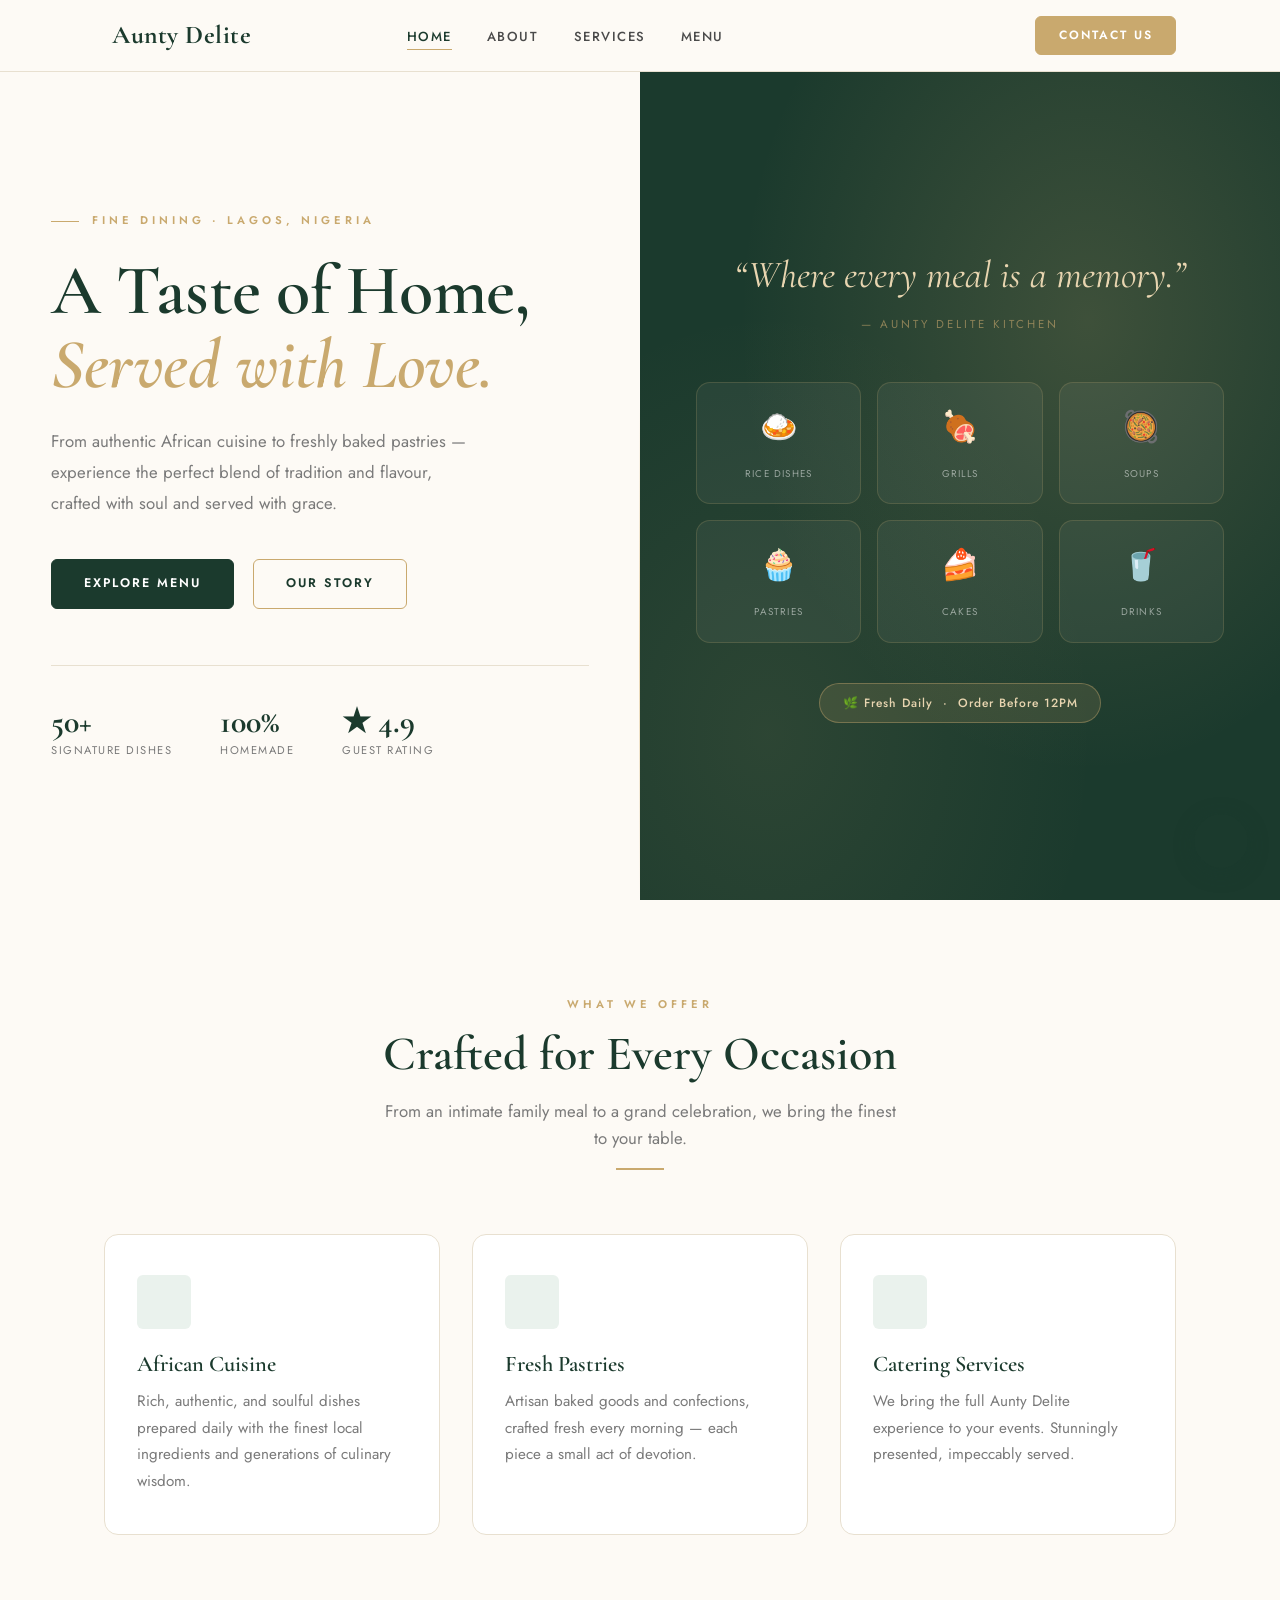
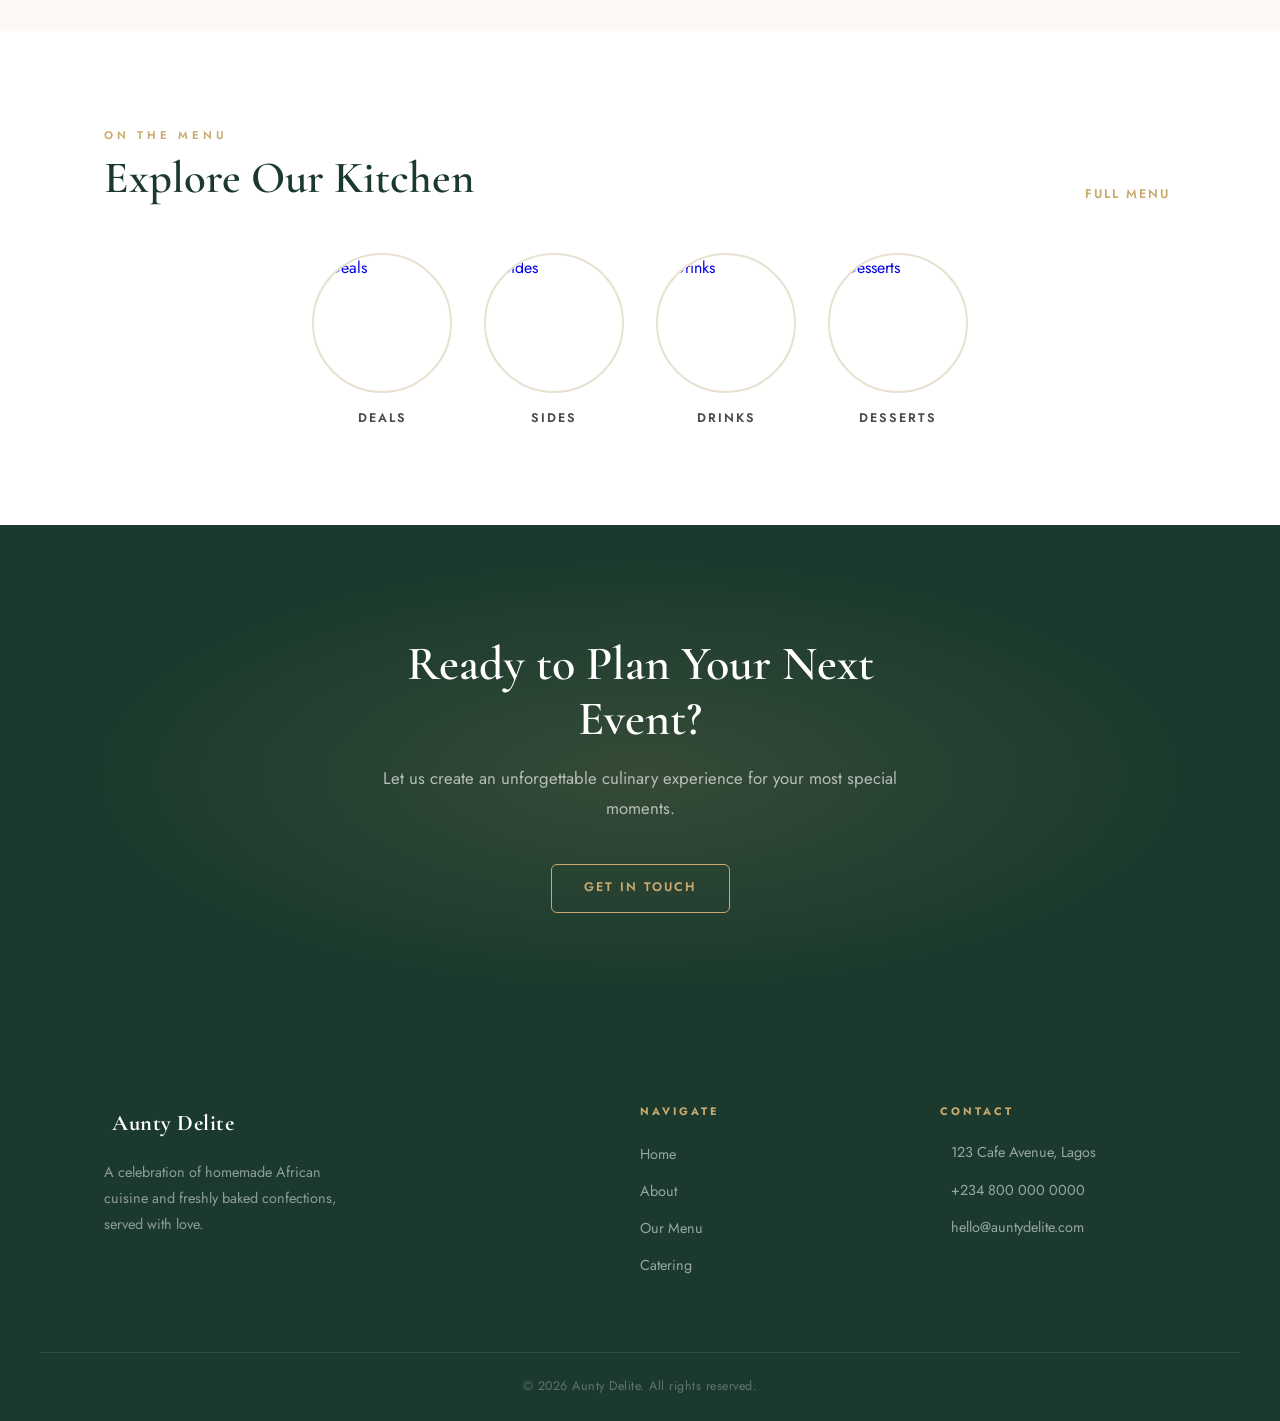
==== commit 712508cc: "Redesign: 5-star fine dining aesthetic across all pages" ====
--- a/index.html
+++ b/index.html
@@ -7,170 +7,22 @@
     <title>Aunty Delite | Food & Confectionery Kitchen</title>
     <link rel="preconnect" href="https://fonts.googleapis.com">
     <link rel="preconnect" href="https://fonts.gstatic.com" crossorigin>
-    <link href="https://fonts.googleapis.com/css2?family=Playfair+Display:ital,wght@0,700;0,900;1,700&family=DM+Sans:wght@400;500;600&display=swap" rel="stylesheet">
+    <link href="https://fonts.googleapis.com/css2?family=Cormorant+Garamond:ital,wght@0,400;0,600;0,700;1,400;1,600&family=Jost:wght@300;400;500;600&display=swap" rel="stylesheet">
     <script src="https://unpkg.com/@phosphor-icons/web"></script>
-    <style>
-        *, *::before, *::after { margin: 0; padding: 0; box-sizing: border-box; }
-
-        :root {
-            --red: #D10000;
-            --red-dark: #A00000;
-            --red-glow: rgba(209,0,0,0.3);
-            --black: #0A0A0A;
-            --black2: #111111;
-            --black3: #1A1A1A;
-            --white: #FFFFFF;
-            --muted: #888888;
-            --border: rgba(255,255,255,0.07);
-        }
-
-        html { scroll-behavior: smooth; }
-        body { font-family: 'DM Sans', sans-serif; background: var(--black); color: var(--white); overflow-x: hidden; }
-
-        /* NAVBAR */
-        .navbar { position: fixed; top: 0; left: 0; right: 0; z-index: 1000; height: 68px; background: rgba(10,10,10,0.96); border-bottom: 1px solid rgba(209,0,0,0.25); backdrop-filter: blur(14px); animation: slideDown 0.6s ease forwards; }
-        @keyframes slideDown { from { transform: translateY(-100%); opacity: 0; } to { transform: translateY(0); opacity: 1; } }
-
-        .nav-container { max-width: 1200px; margin: 0 auto; padding: 0 5%; height: 100%; display: flex; align-items: center; justify-content: space-between; gap: 1rem; }
-
-        .logo { font-family: 'Playfair Display', serif; font-size: 1.5rem; font-weight: 900; color: var(--white); text-decoration: none; display: flex; align-items: center; gap: 0.5rem; }
-        .logo i { color: var(--red); font-size: 1.4rem; }
-        .logo span { color: var(--red); }
-
-        .nav-links { display: flex; gap: 2rem; list-style: none; }
-        .nav-links a { text-decoration: none; color: #aaa; font-size: 0.88rem; font-weight: 500; letter-spacing: 0.5px; text-transform: uppercase; transition: color 0.25s; position: relative; }
-        .nav-links a::after { content: ''; position: absolute; bottom: -4px; left: 0; width: 0; height: 2px; background: var(--red); transition: width 0.25s; }
-        .nav-links a:hover { color: var(--white); }
-        .nav-links a:hover::after { width: 100%; }
-
-        .desktop-cart { color: #aaa; font-size: 1.3rem; text-decoration: none; position: relative; transition: color 0.25s; }
-        .desktop-cart:hover { color: var(--red); }
-        .cart-badge { position: absolute; top: -6px; right: -6px; background: var(--red); color: white; font-size: 0.6rem; font-weight: 700; width: 16px; height: 16px; border-radius: 50%; display: flex; align-items: center; justify-content: center; }
-
-        .btn { display: inline-block; text-decoration: none; border-radius: 3px; font-family: 'DM Sans', sans-serif; font-weight: 600; transition: all 0.25s; cursor: pointer; border: none; }
-        .btn-primary { background: var(--red); color: #fff; padding: 0.75rem 1.8rem; font-size: 0.9rem; }
-        .btn-primary:hover { background: var(--red-dark); transform: translateY(-2px); box-shadow: 0 8px 20px rgba(209,0,0,0.35); }
-        .btn-outline { background: transparent; color: var(--white); padding: 0.75rem 1.8rem; font-size: 0.9rem; border: 1.5px solid rgba(255,255,255,0.2); }
-        .btn-outline:hover { border-color: var(--red); color: var(--red); transform: translateY(-2px); }
-        .nav-cta { padding: 0.5rem 1.3rem !important; font-size: 0.85rem !important; }
-
-        .mobile-menu-btn { display: none; background: none; border: none; color: var(--white); font-size: 1.5rem; cursor: pointer; }
-
-        /* HERO */
-        .hero { min-height: 100vh; display: grid; grid-template-columns: 1fr 1fr; padding-top: 68px; overflow: hidden; }
-
-        .hero-left { display: flex; flex-direction: column; justify-content: center; padding: 6% 8%; background: var(--black2); position: relative; animation: fadeInLeft 0.9s 0.3s ease both; }
-        .hero-left::before { content: ''; position: absolute; top: -80px; left: -80px; width: 380px; height: 380px; background: radial-gradient(circle, var(--red-glow) 0%, transparent 65%); pointer-events: none; }
-        @keyframes fadeInLeft { from { opacity: 0; transform: translateX(-40px); } to { opacity: 1; transform: translateX(0); } }
-
-        .badge { display: inline-flex; align-items: center; gap: 0.5rem; border: 1px solid var(--red); color: var(--red); font-size: 0.7rem; font-weight: 700; letter-spacing: 2px; text-transform: uppercase; padding: 0.35rem 0.9rem; border-radius: 2px; margin-bottom: 1.5rem; width: fit-content; }
-
-        .hero-content h1 { font-family: 'Playfair Display', serif; font-size: clamp(2.6rem, 4.5vw, 3.8rem); font-weight: 900; line-height: 1.08; color: var(--white); margin-bottom: 1.3rem; }
-        .hero-content h1 em { font-style: italic; color: var(--red); }
-        .hero-content p { font-size: 1rem; color: var(--muted); line-height: 1.8; max-width: 400px; margin-bottom: 2.2rem; }
-        .hero-buttons { display: flex; gap: 1rem; flex-wrap: wrap; }
-
-        .hero-stats { display: flex; gap: 2.5rem; margin-top: 3rem; padding-top: 2rem; border-top: 1px solid var(--border); }
-        .stat-num { font-family: 'Playfair Display', serif; font-size: 1.8rem; font-weight: 900; color: var(--red); }
-        .stat-label { font-size: 0.72rem; color: var(--muted); text-transform: uppercase; letter-spacing: 1.2px; margin-top: 3px; }
-
-        .hero-right { position: relative; background: var(--black3); display: flex; align-items: center; justify-content: center; overflow: hidden; animation: fadeInRight 0.9s 0.4s ease both; }
-        @keyframes fadeInRight { from { opacity: 0; transform: translateX(40px); } to { opacity: 1; transform: translateX(0); } }
-        .hero-right::before { content: ''; position: absolute; bottom: -80px; right: -80px; width: 360px; height: 360px; background: radial-gradient(circle, rgba(209,0,0,0.18) 0%, transparent 65%); pointer-events: none; }
-        .hero-right::after { content: ''; position: absolute; top: 0; left: 0; width: 3px; height: 100%; background: linear-gradient(to bottom, transparent, var(--red), transparent); }
-
-        .food-showcase { position: relative; z-index: 2; text-align: center; padding: 3rem 2.5rem; width: 100%; }
-        .showcase-label { font-size: 0.68rem; letter-spacing: 3px; text-transform: uppercase; color: var(--muted); margin-bottom: 1.5rem; }
-
-        .food-emoji-grid { display: grid; grid-template-columns: repeat(3, 1fr); gap: 1rem; margin-bottom: 2rem; }
-        .food-card { background: rgba(255,255,255,0.04); border: 1px solid var(--border); border-radius: 10px; padding: 1.1rem 0.5rem; transition: transform 0.3s, background 0.3s, border-color 0.3s, box-shadow 0.3s; cursor: default; }
-        .food-card:hover { transform: translateY(-6px) scale(1.04); background: rgba(209,0,0,0.14); border-color: var(--red); box-shadow: 0 8px 24px rgba(209,0,0,0.2); }
-        .food-card .emoji { font-size: 2rem; display: block; margin-bottom: 0.4rem; }
-        .food-card .label { font-size: 0.65rem; color: #777; text-transform: uppercase; letter-spacing: 1px; }
-
-        .hero-badge { display: inline-flex; align-items: center; gap: 0.5rem; background: var(--red); color: #fff; font-weight: 700; font-size: 0.8rem; padding: 0.6rem 1.4rem; border-radius: 50px; animation: pulse 2.5s infinite; }
-        @keyframes pulse { 0%, 100% { box-shadow: 0 0 0 0 rgba(209,0,0,0.5); } 50% { box-shadow: 0 0 0 12px rgba(209,0,0,0); } }
-
-        /* SECTIONS */
-        .section { padding: 6rem 0; }
-        .container { max-width: 1200px; margin: 0 auto; padding: 0 5%; }
-        .bg-light { background: var(--black2); }
-        .section-header { text-align: center; margin-bottom: 3.5rem; }
-        .section-header h2 { font-family: 'Playfair Display', serif; font-size: clamp(2rem, 3.5vw, 2.8rem); font-weight: 900; margin-bottom: 0.8rem; }
-        .section-header h2 span { color: var(--red); }
-        .section-header p { color: var(--muted); font-size: 1rem; }
-
-        /* SERVICES */
-        .services { background: var(--black); }
-        .services-grid { display: grid; grid-template-columns: repeat(3, 1fr); gap: 1.5rem; }
-        .service-card { background: var(--black3); border: 1px solid var(--border); border-radius: 12px; padding: 2.2rem 1.8rem; transition: border-color 0.3s, transform 0.3s, box-shadow 0.3s; }
-        .service-card:hover { border-color: var(--red); transform: translateY(-6px); box-shadow: 0 12px 32px rgba(209,0,0,0.15); }
-        .service-icon { width: 52px; height: 52px; background: rgba(209,0,0,0.12); border: 1px solid rgba(209,0,0,0.3); border-radius: 10px; display: flex; align-items: center; justify-content: center; font-size: 1.5rem; color: var(--red); margin-bottom: 1.3rem; }
-        .service-card h3 { font-family: 'Playfair Display', serif; font-size: 1.2rem; margin-bottom: 0.7rem; }
-        .service-card p { color: var(--muted); font-size: 0.92rem; line-height: 1.7; }
-
-        /* MENU CATEGORIES */
-        .menu { background: var(--black2); }
-        .header-with-link { display: flex; align-items: center; justify-content: space-between; margin-bottom: 2.5rem; }
-        .header-with-link h2 { font-family: 'Playfair Display', serif; font-size: clamp(1.8rem, 3vw, 2.4rem); font-weight: 900; }
-        .view-all-link { display: flex; align-items: center; gap: 0.3rem; color: var(--red); text-decoration: none; font-size: 0.88rem; font-weight: 600; text-transform: uppercase; letter-spacing: 0.5px; transition: gap 0.25s; }
-        .view-all-link:hover { gap: 0.6rem; }
-        .category-circles-container { display: flex; gap: 1.5rem; justify-content: center; flex-wrap: wrap; }
-        .category-circle-wrapper { text-decoration: none; display: flex; flex-direction: column; align-items: center; gap: 0.8rem; transition: transform 0.3s; }
-        .category-circle-wrapper:hover { transform: translateY(-6px); }
-        .category-circle { width: 130px; height: 130px; border-radius: 50%; overflow: hidden; border: 3px solid var(--border); transition: border-color 0.3s, box-shadow 0.3s; background: var(--black3); }
-        .category-circle-wrapper:hover .category-circle { border-color: var(--red); box-shadow: 0 0 24px rgba(209,0,0,0.3); }
-        .category-circle img { width: 100%; height: 100%; object-fit: cover; }
-        .category-title { color: var(--white); font-size: 0.85rem; font-weight: 600; text-transform: uppercase; letter-spacing: 1px; }
-
-        /* CTA */
-        .cta { background: var(--black); padding: 6rem 0; }
-        .cta-container { max-width: 650px; margin: 0 auto; padding: 0 5%; text-align: center; }
-        .cta-container h2 { font-family: 'Playfair Display', serif; font-size: clamp(1.8rem, 3vw, 2.5rem); font-weight: 900; margin-bottom: 1rem; }
-        .cta-container p { color: var(--muted); font-size: 1rem; line-height: 1.7; margin-bottom: 2rem; }
-
-        /* FOOTER */
-        .footer { background: var(--black2); border-top: 1px solid var(--border); padding-top: 4rem; }
-        .footer-grid { display: grid; grid-template-columns: 2fr 1fr 1fr; gap: 3rem; padding-bottom: 3rem; }
-        .footer-brand .logo { font-size: 1.3rem; margin-bottom: 1rem; display: inline-flex; }
-        .footer-brand p { color: var(--muted); font-size: 0.9rem; line-height: 1.7; max-width: 280px; }
-        .footer-links h4, .footer-contact h4 { font-size: 0.75rem; font-weight: 700; letter-spacing: 2px; text-transform: uppercase; color: var(--red); margin-bottom: 1.2rem; }
-        .footer-links ul { list-style: none; }
-        .footer-links li { margin-bottom: 0.6rem; }
-        .footer-links a { color: var(--muted); text-decoration: none; font-size: 0.9rem; transition: color 0.25s; }
-        .footer-links a:hover { color: var(--white); }
-        .footer-contact p { display: flex; align-items: center; gap: 0.6rem; color: var(--muted); font-size: 0.9rem; margin-bottom: 0.7rem; }
-        .footer-contact i { color: var(--red); }
-        .footer-bottom { border-top: 1px solid var(--border); padding: 1.3rem 5%; text-align: center; }
-        .footer-bottom p { color: var(--muted); font-size: 0.82rem; }
-
-        /* FLOATING CART */
-        .floating-cart { position: fixed; bottom: 2rem; right: 2rem; width: 52px; height: 52px; background: var(--red); border-radius: 50%; display: flex; align-items: center; justify-content: center; font-size: 1.3rem; color: white; cursor: pointer; box-shadow: 0 4px 20px rgba(209,0,0,0.4); z-index: 999; transition: transform 0.25s, box-shadow 0.25s; text-decoration: none; }
-        .floating-cart:hover { transform: scale(1.1); box-shadow: 0 8px 28px rgba(209,0,0,0.5); }
-
-        /* RESPONSIVE */
-        @media (max-width: 900px) { .services-grid { grid-template-columns: 1fr; } .footer-grid { grid-template-columns: 1fr 1fr; } }
-        @media (max-width: 768px) { .hero { grid-template-columns: 1fr; } .hero-right { min-height: 380px; } .nav-links, .desktop-cart, .nav-cta { display: none; } .mobile-menu-btn { display: block; } .footer-grid { grid-template-columns: 1fr; gap: 2rem; } }
-    </style>
+    <link rel="stylesheet" href="assets/css/styles.css">
 </head>
 <body>
 
     <nav class="navbar">
         <div class="nav-container">
-            <a href="index.html" class="logo">
-                <i class="ph ph-cooking-pot"></i>
-                Aunty <span>Delite</span>
-            </a>
+            <a href="index.html" class="logo"><i class="ph ph-cooking-pot"></i> Aunty Delite</a>
             <ul class="nav-links">
-                <li><a href="index.html">Home</a></li>
+                <li><a href="index.html" class="active">Home</a></li>
                 <li><a href="about.html">About</a></li>
                 <li><a href="services.html">Services</a></li>
                 <li><a href="menu.html">Menu</a></li>
             </ul>
-            <a href="cart.html" class="desktop-cart">
-                <i class="ph ph-shopping-cart"></i>
-                <span class="cart-badge" style="display:none;">0</span>
-            </a>
+            <a href="cart.html" class="desktop-cart"><i class="ph ph-shopping-cart"></i><span class="cart-badge" style="display:none;">0</span></a>
             <a href="contact.html" class="btn btn-primary nav-cta">Contact Us</a>
             <button class="mobile-menu-btn"><i class="ph ph-list"></i></button>
         </div>
@@ -178,33 +30,32 @@
 
     <section id="home" class="hero">
         <div class="hero-left">
-            <span class="badge">🍽 Now Open · Lagos, Nigeria</span>
-            <div class="hero-content">
-                <h1>A Taste of Home,<br><em>Served with Love.</em></h1>
-                <p>From authentic African cuisine to freshly baked pastries — experience the perfect blend of tradition and flavour, made with soul.</p>
-                <div class="hero-buttons">
-                    <a href="menu.html" class="btn btn-primary">Explore Menu</a>
-                    <a href="services.html" class="btn btn-outline">Our Services</a>
-                </div>
+            <div class="hero-overline">Fine Dining · Lagos, Nigeria</div>
+            <h1>A Taste of Home,<br><em>Served with Love.</em></h1>
+            <p class="hero-desc">From authentic African cuisine to freshly baked pastries — experience the perfect blend of tradition and flavour, crafted with soul and served with grace.</p>
+            <div class="hero-buttons">
+                <a href="menu.html" class="btn btn-primary">Explore Menu</a>
+                <a href="about.html" class="btn btn-outline">Our Story</a>
             </div>
             <div class="hero-stats">
-                <div><div class="stat-num">50+</div><div class="stat-label">Dishes</div></div>
+                <div><div class="stat-num">50+</div><div class="stat-label">Signature Dishes</div></div>
                 <div><div class="stat-num">100%</div><div class="stat-label">Homemade</div></div>
-                <div><div class="stat-num">★ 4.9</div><div class="stat-label">Rating</div></div>
+                <div><div class="stat-num">★ 4.9</div><div class="stat-label">Guest Rating</div></div>
             </div>
         </div>
         <div class="hero-right">
-            <div class="food-showcase">
-                <p class="showcase-label">What we serve</p>
-                <div class="food-emoji-grid">
-                    <div class="food-card"><span class="emoji">🍛</span><span class="label">Rice Dishes</span></div>
-                    <div class="food-card"><span class="emoji">🍖</span><span class="label">Grills</span></div>
-                    <div class="food-card"><span class="emoji">🥘</span><span class="label">Soups</span></div>
-                    <div class="food-card"><span class="emoji">🧁</span><span class="label">Pastries</span></div>
-                    <div class="food-card"><span class="emoji">🍰</span><span class="label">Cakes</span></div>
-                    <div class="food-card"><span class="emoji">🥤</span><span class="label">Drinks</span></div>
+            <div class="hero-right-inner">
+                <p class="hero-quote">&ldquo;Where every meal is a memory.&rdquo;</p>
+                <p class="hero-quote-attr">— Aunty Delite Kitchen</p>
+                <div class="food-grid">
+                    <div class="food-tile"><span class="emoji">🍛</span><span class="label">Rice Dishes</span></div>
+                    <div class="food-tile"><span class="emoji">🍖</span><span class="label">Grills</span></div>
+                    <div class="food-tile"><span class="emoji">🥘</span><span class="label">Soups</span></div>
+                    <div class="food-tile"><span class="emoji">🧁</span><span class="label">Pastries</span></div>
+                    <div class="food-tile"><span class="emoji">🍰</span><span class="label">Cakes</span></div>
+                    <div class="food-tile"><span class="emoji">🥤</span><span class="label">Drinks</span></div>
                 </div>
-                <div class="hero-badge">🔥 Fresh Daily — Order Before 12PM</div>
+                <div class="hero-pill">🌿 Fresh Daily &nbsp;·&nbsp; Order Before 12PM</div>
             </div>
         </div>
     </section>
@@ -212,34 +63,39 @@
     <section id="services" class="services section">
         <div class="container">
             <div class="section-header">
-                <h2>What We <span>Offer</span></h2>
-                <p>Bringing you the best of flavours for any occasion</p>
+                <span class="overline">What We Offer</span>
+                <h2>Crafted for Every Occasion</h2>
+                <p>From an intimate family meal to a grand celebration, we bring the finest to your table.</p>
+                <div class="divider"></div>
             </div>
             <div class="services-grid">
                 <div class="service-card">
                     <div class="service-icon"><i class="ph ph-cooking-pot"></i></div>
                     <h3>African Cuisine</h3>
-                    <p>Rich, authentic, and soulful African dishes prepared fresh daily with the finest local ingredients.</p>
+                    <p>Rich, authentic, and soulful dishes prepared daily with the finest local ingredients and generations of culinary wisdom.</p>
                 </div>
                 <div class="service-card">
                     <div class="service-icon"><i class="ph ph-croissant"></i></div>
                     <h3>Fresh Pastries</h3>
-                    <p>Delightful baked goods and confections, crafted fresh every morning with love and care.</p>
+                    <p>Artisan baked goods and confections, crafted fresh every morning — each piece a small act of devotion.</p>
                 </div>
                 <div class="service-card">
                     <div class="service-icon"><i class="ph ph-confetti"></i></div>
                     <h3>Catering Services</h3>
-                    <p>Make your next event unforgettable with our tailored catering menus, perfect for any gathering.</p>
+                    <p>We bring the full Aunty Delite experience to your events. Stunningly presented, impeccably served.</p>
                 </div>
             </div>
         </div>
     </section>
 
-    <section id="categories" class="menu section bg-light">
+    <section id="categories" class="section bg-light">
         <div class="container">
             <div class="header-with-link">
-                <h2>Explore Our Menu</h2>
-                <a href="menu.html" class="view-all-link">View All <i class="ph ph-caret-right"></i></a>
+                <div>
+                    <span style="display:block; font-size:0.7rem; font-weight:600; letter-spacing:4px; text-transform:uppercase; color:var(--champagne); margin-bottom:0.5rem;">On The Menu</span>
+                    <h2>Explore Our Kitchen</h2>
+                </div>
+                <a href="menu.html" class="view-all-link">Full Menu <i class="ph ph-caret-right"></i></a>
             </div>
             <div class="category-circles-container">
                 <a href="menu.html#deals" class="category-circle-wrapper">
@@ -262,22 +118,22 @@
         </div>
     </section>
 
-    <section id="contact" class="cta section">
+    <section id="contact" class="cta">
         <div class="cta-container">
-            <h2>Ready to plan your next event?</h2>
-            <p>Get in touch with us to discuss our bespoke catering services or to place an order today.</p>
-            <a href="contact.html" class="btn btn-primary cta-btn">Contact Us Now</a>
+            <h2>Ready to Plan Your Next Event?</h2>
+            <p>Let us create an unforgettable culinary experience for your most special moments.</p>
+            <a href="contact.html" class="btn btn-ghost">Get In Touch</a>
         </div>
     </section>
 
     <footer class="footer">
         <div class="container footer-grid">
             <div class="footer-brand">
-                <a href="index.html" class="logo"><i class="ph ph-cooking-pot"></i>Aunty <span>Delite</span></a>
-                <p>A delightful fusion of homemade African cuisine and freshly baked confections, made with love.</p>
+                <a href="index.html" class="logo"><i class="ph ph-cooking-pot"></i> Aunty Delite</a>
+                <p>A celebration of homemade African cuisine and freshly baked confections, served with love.</p>
             </div>
             <div class="footer-links">
-                <h4>Quick Links</h4>
+                <h4>Navigate</h4>
                 <ul>
                     <li><a href="index.html">Home</a></li>
                     <li><a href="about.html">About</a></li>
@@ -297,11 +153,7 @@
         </div>
     </footer>
 
-    <a href="cart.html" class="floating-cart">
-        <i class="ph ph-shopping-cart"></i>
-        <span class="cart-badge" style="display:none;">0</span>
-    </a>
-
+    <a href="cart.html" class="floating-cart"><i class="ph ph-shopping-cart"></i><span class="cart-badge" style="display:none;">0</span></a>
     <script src="assets/js/main.js"></script>
 </body>
 </html>
--- a/assets/css/styles.css
+++ b/assets/css/styles.css
@@ -0,0 +1,822 @@
+/* ============================================
+   AUNTY DELITE — 5-STAR FINE DINING THEME
+   Bright & Fresh | Champagne | Deep Green
+   ============================================ */
+
+*, *::before, *::after { margin: 0; padding: 0; box-sizing: border-box; }
+
+:root {
+  /* Palette */
+  --cream:       #FDFAF5;
+  --white:       #FFFFFF;
+  --champagne:   #C9A96E;
+  --champagne-lt:#E8D5B0;
+  --champagne-dk:#A07840;
+  --green:       #1B3A2D;
+  --green-mid:   #2A5240;
+  --green-lt:    #EAF2ED;
+  --text:        #1A1A1A;
+  --text-mid:    #4A4A4A;
+  --text-light:  #7A7A7A;
+  --border:      #E8E0D0;
+  --shadow-sm:   0 2px 12px rgba(0,0,0,0.06);
+  --shadow-md:   0 8px 32px rgba(0,0,0,0.10);
+  --shadow-lg:   0 20px 60px rgba(0,0,0,0.13);
+  /* Typography */
+  --font-display: 'Cormorant Garamond', 'Playfair Display', serif;
+  --font-body:    'Jost', 'DM Sans', sans-serif;
+  /* Sizing */
+  --radius:      6px;
+  --radius-lg:   14px;
+  --max-w:       1200px;
+}
+
+html { scroll-behavior: smooth; }
+
+body {
+  font-family: var(--font-body);
+  background: var(--cream);
+  color: var(--text);
+  overflow-x: hidden;
+  font-size: 16px;
+  line-height: 1.6;
+}
+
+/* ── TYPOGRAPHY ── */
+h1, h2, h3, h4 {
+  font-family: var(--font-display);
+  font-weight: 600;
+  line-height: 1.15;
+  color: var(--green);
+}
+
+/* ── LAYOUT ── */
+.container { max-width: var(--max-w); margin: 0 auto; padding: 0 5%; }
+.section   { padding: 6rem 0; }
+.bg-light  { background: var(--white); }
+.text-center { text-align: center; }
+
+/* ── SECTION HEADER ── */
+.section-header { text-align: center; margin-bottom: 4rem; }
+.section-header .overline {
+  display: block;
+  font-size: 0.7rem;
+  font-weight: 600;
+  letter-spacing: 4px;
+  text-transform: uppercase;
+  color: var(--champagne);
+  margin-bottom: 0.8rem;
+}
+.section-header h2 {
+  font-size: clamp(2.2rem, 4vw, 3rem);
+  color: var(--green);
+  margin-bottom: 1rem;
+}
+.section-header p { color: var(--text-light); font-size: 1.05rem; max-width: 520px; margin: 0 auto; }
+
+.divider {
+  width: 48px; height: 2px;
+  background: var(--champagne);
+  margin: 1rem auto 0;
+}
+
+/* ── NAVBAR ── */
+.navbar {
+  position: fixed;
+  top: 0; left: 0; right: 0;
+  z-index: 1000;
+  height: 72px;
+  background: rgba(253,250,245,0.97);
+  border-bottom: 1px solid var(--border);
+  backdrop-filter: blur(16px);
+  transition: box-shadow 0.3s;
+  animation: slideDown 0.6s ease forwards;
+}
+.navbar.scrolled { box-shadow: var(--shadow-md); }
+@keyframes slideDown { from { transform: translateY(-100%); opacity:0; } to { transform: translateY(0); opacity:1; } }
+
+.nav-container {
+  max-width: var(--max-w);
+  margin: 0 auto;
+  padding: 0 5%;
+  height: 100%;
+  display: flex;
+  align-items: center;
+  justify-content: space-between;
+  gap: 1rem;
+}
+
+.logo {
+  font-family: var(--font-display);
+  font-size: 1.6rem;
+  font-weight: 700;
+  color: var(--green);
+  text-decoration: none;
+  display: flex;
+  align-items: center;
+  gap: 0.5rem;
+  letter-spacing: 0.5px;
+}
+.logo i { color: var(--champagne); }
+
+.nav-links { display: flex; gap: 2.2rem; list-style: none; }
+.nav-links a {
+  text-decoration: none;
+  color: var(--text-mid);
+  font-size: 0.82rem;
+  font-weight: 500;
+  letter-spacing: 1.5px;
+  text-transform: uppercase;
+  transition: color 0.25s;
+  position: relative;
+}
+.nav-links a::after {
+  content: '';
+  position: absolute;
+  bottom: -4px; left: 0;
+  width: 0; height: 1px;
+  background: var(--champagne);
+  transition: width 0.3s;
+}
+.nav-links a:hover,
+.nav-links a.active { color: var(--green); }
+.nav-links a:hover::after,
+.nav-links a.active::after { width: 100%; }
+
+.desktop-cart {
+  color: var(--text-mid);
+  font-size: 1.25rem;
+  text-decoration: none;
+  position: relative;
+  transition: color 0.25s;
+}
+.desktop-cart:hover { color: var(--champagne); }
+.cart-badge {
+  position: absolute;
+  top: -6px; right: -6px;
+  background: var(--green);
+  color: white;
+  font-size: 0.55rem;
+  font-weight: 700;
+  width: 16px; height: 16px;
+  border-radius: 50%;
+  display: flex;
+  align-items: center;
+  justify-content: center;
+}
+
+/* ── BUTTONS ── */
+.btn {
+  display: inline-block;
+  text-decoration: none;
+  font-family: var(--font-body);
+  font-size: 0.78rem;
+  font-weight: 600;
+  letter-spacing: 2px;
+  text-transform: uppercase;
+  padding: 0.85rem 2rem;
+  border-radius: var(--radius);
+  border: 1.5px solid transparent;
+  cursor: pointer;
+  transition: all 0.3s;
+}
+.btn-primary {
+  background: var(--green);
+  color: var(--white);
+  border-color: var(--green);
+}
+.btn-primary:hover {
+  background: var(--green-mid);
+  border-color: var(--green-mid);
+  transform: translateY(-2px);
+  box-shadow: 0 8px 24px rgba(27,58,45,0.25);
+}
+.btn-outline {
+  background: transparent;
+  color: var(--green);
+  border-color: var(--champagne);
+}
+.btn-outline:hover {
+  background: var(--green);
+  color: var(--white);
+  border-color: var(--green);
+  transform: translateY(-2px);
+}
+.btn-ghost {
+  background: transparent;
+  color: var(--champagne);
+  border-color: var(--champagne);
+}
+.btn-ghost:hover {
+  background: var(--champagne);
+  color: var(--white);
+}
+.nav-cta {
+  background: var(--champagne) !important;
+  color: var(--white) !important;
+  border-color: var(--champagne) !important;
+  padding: 0.55rem 1.4rem !important;
+  font-size: 0.75rem !important;
+}
+.nav-cta:hover {
+  background: var(--champagne-dk) !important;
+  border-color: var(--champagne-dk) !important;
+  transform: translateY(-1px) !important;
+}
+
+.mobile-menu-btn { display: none; background: none; border: none; color: var(--green); font-size: 1.5rem; cursor: pointer; }
+
+/* ── HERO ── */
+.hero {
+  min-height: 100vh;
+  display: grid;
+  grid-template-columns: 1fr 1fr;
+  padding-top: 72px;
+  overflow: hidden;
+}
+
+.hero-left {
+  display: flex;
+  flex-direction: column;
+  justify-content: center;
+  padding: 6% 8%;
+  background: var(--cream);
+  position: relative;
+  animation: fadeLeft 1s 0.2s ease both;
+}
+
+.hero-left::after {
+  content: '';
+  position: absolute;
+  bottom: 0; right: 0;
+  width: 1px; height: 60%;
+  background: linear-gradient(to bottom, transparent, var(--champagne-lt), transparent);
+}
+
+@keyframes fadeLeft { from { opacity:0; transform: translateX(-30px); } to { opacity:1; transform: translateX(0); } }
+
+.hero-overline {
+  display: flex;
+  align-items: center;
+  gap: 0.8rem;
+  font-size: 0.7rem;
+  font-weight: 600;
+  letter-spacing: 4px;
+  text-transform: uppercase;
+  color: var(--champagne);
+  margin-bottom: 1.5rem;
+}
+.hero-overline::before {
+  content: '';
+  width: 28px; height: 1px;
+  background: var(--champagne);
+}
+
+.hero h1 {
+  font-family: var(--font-display);
+  font-size: clamp(3rem, 5.5vw, 5rem);
+  font-weight: 600;
+  line-height: 1.05;
+  color: var(--green);
+  margin-bottom: 1.5rem;
+  letter-spacing: -0.5px;
+}
+
+.hero h1 em {
+  font-style: italic;
+  color: var(--champagne);
+}
+
+.hero-desc {
+  font-size: 1.05rem;
+  color: var(--text-light);
+  line-height: 1.85;
+  max-width: 420px;
+  margin-bottom: 2.5rem;
+}
+
+.hero-buttons { display: flex; gap: 1.2rem; flex-wrap: wrap; }
+
+.hero-stats {
+  display: flex;
+  gap: 3rem;
+  margin-top: 3.5rem;
+  padding-top: 2.5rem;
+  border-top: 1px solid var(--border);
+}
+.stat-num {
+  font-family: var(--font-display);
+  font-size: 2rem;
+  font-weight: 700;
+  color: var(--green);
+  line-height: 1;
+}
+.stat-label {
+  font-size: 0.7rem;
+  color: var(--text-light);
+  text-transform: uppercase;
+  letter-spacing: 1.5px;
+  margin-top: 4px;
+}
+
+/* Hero Right */
+.hero-right {
+  position: relative;
+  background: var(--green);
+  display: flex;
+  align-items: center;
+  justify-content: center;
+  overflow: hidden;
+  animation: fadeRight 1s 0.3s ease both;
+}
+@keyframes fadeRight { from { opacity:0; transform: translateX(30px); } to { opacity:1; transform: translateX(0); } }
+
+.hero-right::before {
+  content: '';
+  position: absolute;
+  inset: 0;
+  background:
+    radial-gradient(ellipse at 70% 30%, rgba(201,169,110,0.2) 0%, transparent 55%),
+    radial-gradient(ellipse at 20% 80%, rgba(201,169,110,0.1) 0%, transparent 45%);
+}
+
+.hero-right-inner {
+  position: relative;
+  z-index: 2;
+  padding: 3.5rem;
+  width: 100%;
+  text-align: center;
+}
+
+.hero-quote {
+  font-family: var(--font-display);
+  font-size: clamp(1.6rem, 3vw, 2.4rem);
+  font-style: italic;
+  color: var(--champagne-lt);
+  line-height: 1.4;
+  margin-bottom: 0.8rem;
+}
+.hero-quote-attr {
+  font-size: 0.72rem;
+  letter-spacing: 3px;
+  text-transform: uppercase;
+  color: rgba(201,169,110,0.6);
+  margin-bottom: 3rem;
+}
+
+.food-grid {
+  display: grid;
+  grid-template-columns: repeat(3, 1fr);
+  gap: 1rem;
+  margin-bottom: 2.5rem;
+}
+
+.food-tile {
+  background: rgba(255,255,255,0.05);
+  border: 1px solid rgba(201,169,110,0.2);
+  border-radius: var(--radius-lg);
+  padding: 1.2rem 0.5rem;
+  transition: all 0.3s;
+  cursor: default;
+}
+.food-tile:hover {
+  background: rgba(201,169,110,0.15);
+  border-color: rgba(201,169,110,0.5);
+  transform: translateY(-4px);
+}
+.food-tile .emoji { font-size: 1.9rem; display: block; margin-bottom: 0.5rem; }
+.food-tile .label { font-size: 0.62rem; color: rgba(255,255,255,0.5); text-transform: uppercase; letter-spacing: 1.2px; }
+
+.hero-pill {
+  display: inline-flex;
+  align-items: center;
+  gap: 0.5rem;
+  background: rgba(201,169,110,0.15);
+  border: 1px solid rgba(201,169,110,0.4);
+  color: var(--champagne-lt);
+  font-size: 0.75rem;
+  font-weight: 500;
+  letter-spacing: 1px;
+  padding: 0.6rem 1.4rem;
+  border-radius: 50px;
+}
+
+/* ── PAGE HEADER ── */
+.page-header {
+  padding: 7rem 0 4rem;
+  background: var(--green);
+  text-align: center;
+  position: relative;
+  overflow: hidden;
+}
+.page-header::before {
+  content: '';
+  position: absolute;
+  inset: 0;
+  background: radial-gradient(ellipse at 50% 100%, rgba(201,169,110,0.15) 0%, transparent 60%);
+}
+.page-header .container { position: relative; z-index: 1; }
+.page-header h1 {
+  font-family: var(--font-display);
+  font-size: clamp(2.5rem, 5vw, 4rem);
+  color: var(--white);
+  margin-bottom: 0.8rem;
+  font-weight: 600;
+}
+.page-header p {
+  color: var(--champagne-lt);
+  font-size: 1.05rem;
+  letter-spacing: 0.5px;
+}
+
+/* ── SERVICES ── */
+.services { background: var(--cream); }
+.services-grid { display: grid; grid-template-columns: repeat(3, 1fr); gap: 2rem; }
+
+.service-card {
+  background: var(--white);
+  border: 1px solid var(--border);
+  border-radius: var(--radius-lg);
+  padding: 2.5rem 2rem;
+  transition: all 0.3s;
+  position: relative;
+  overflow: hidden;
+}
+.service-card::before {
+  content: '';
+  position: absolute;
+  top: 0; left: 0; right: 0;
+  height: 3px;
+  background: linear-gradient(to right, var(--champagne), var(--champagne-lt));
+  transform: scaleX(0);
+  transition: transform 0.3s;
+  transform-origin: left;
+}
+.service-card:hover {
+  border-color: var(--champagne-lt);
+  box-shadow: var(--shadow-md);
+  transform: translateY(-6px);
+}
+.service-card:hover::before { transform: scaleX(1); }
+
+.service-icon {
+  width: 54px; height: 54px;
+  background: var(--green-lt);
+  border-radius: var(--radius);
+  display: flex;
+  align-items: center;
+  justify-content: center;
+  font-size: 1.5rem;
+  color: var(--green);
+  margin-bottom: 1.4rem;
+}
+.service-card h3 { font-size: 1.4rem; margin-bottom: 0.7rem; color: var(--green); }
+.service-card p  { color: var(--text-light); font-size: 0.95rem; line-height: 1.75; }
+
+/* ── MENU CATEGORIES ── */
+.header-with-link {
+  display: flex;
+  align-items: flex-end;
+  justify-content: space-between;
+  margin-bottom: 3rem;
+}
+.header-with-link h2 {
+  font-size: clamp(2rem, 3.5vw, 2.8rem);
+}
+.view-all-link {
+  display: flex;
+  align-items: center;
+  gap: 0.4rem;
+  color: var(--champagne);
+  text-decoration: none;
+  font-size: 0.78rem;
+  font-weight: 600;
+  letter-spacing: 2px;
+  text-transform: uppercase;
+  transition: gap 0.25s;
+}
+.view-all-link:hover { gap: 0.7rem; color: var(--champagne-dk); }
+
+.category-circles-container {
+  display: flex;
+  gap: 2rem;
+  justify-content: center;
+  flex-wrap: wrap;
+}
+.category-circle-wrapper {
+  text-decoration: none;
+  display: flex;
+  flex-direction: column;
+  align-items: center;
+  gap: 1rem;
+  transition: transform 0.3s;
+}
+.category-circle-wrapper:hover { transform: translateY(-6px); }
+.category-circle {
+  width: 140px; height: 140px;
+  border-radius: 50%;
+  overflow: hidden;
+  border: 2px solid var(--border);
+  transition: border-color 0.3s, box-shadow 0.3s;
+  background: var(--white);
+}
+.category-circle-wrapper:hover .category-circle {
+  border-color: var(--champagne);
+  box-shadow: 0 0 0 4px var(--champagne-lt);
+}
+.category-circle img { width: 100%; height: 100%; object-fit: cover; }
+.category-title {
+  color: var(--text-mid);
+  font-size: 0.78rem;
+  font-weight: 600;
+  text-transform: uppercase;
+  letter-spacing: 2px;
+}
+
+/* ── MENU PAGE ── */
+.menu-nav-bar {
+  background: var(--white);
+  border-bottom: 1px solid var(--border);
+  padding: 1rem 0;
+  position: sticky;
+  top: 72px;
+  z-index: 50;
+}
+.menu-nav-bar .container {
+  display: flex;
+  gap: 1rem;
+  overflow-x: auto;
+  scrollbar-width: none;
+}
+.menu-nav-btn {
+  min-width: max-content;
+  font-size: 0.72rem;
+  letter-spacing: 2px;
+  padding: 0.5rem 1.4rem;
+}
+
+.menu-section-title {
+  font-family: var(--font-display);
+  font-size: 2rem;
+  color: var(--green);
+  padding-bottom: 0.8rem;
+  border-bottom: 1px solid var(--border);
+  margin-bottom: 2.5rem;
+  display: flex;
+  align-items: center;
+  gap: 1rem;
+}
+.menu-section-title::after {
+  content: '';
+  flex: 1;
+  height: 1px;
+  background: var(--champagne-lt);
+}
+
+.menu-grid { display: grid; grid-template-columns: repeat(auto-fill, minmax(300px, 1fr)); gap: 2rem; }
+
+.menu-card {
+  background: var(--white);
+  border-radius: var(--radius-lg);
+  overflow: hidden;
+  border: 1px solid var(--border);
+  transition: all 0.3s;
+}
+.menu-card:hover { box-shadow: var(--shadow-md); transform: translateY(-4px); border-color: var(--champagne-lt); }
+
+.menu-image { width: 100%; height: 200px; background-size: cover !important; background-position: center !important; }
+
+.menu-info { padding: 1.5rem; }
+.menu-title-row {
+  display: flex;
+  justify-content: space-between;
+  align-items: flex-start;
+  margin-bottom: 0.6rem;
+  gap: 0.5rem;
+}
+.menu-info h4 { font-family: var(--font-display); font-size: 1.2rem; color: var(--green); }
+.price { font-family: var(--font-display); font-size: 1.1rem; color: var(--champagne); font-weight: 700; white-space: nowrap; }
+.menu-info p { color: var(--text-light); font-size: 0.88rem; line-height: 1.6; margin-bottom: 1.2rem; }
+
+.add-to-cart-btn {
+  width: 100%;
+  background: var(--green) !important;
+  color: var(--white) !important;
+  border: none !important;
+  font-size: 0.72rem !important;
+  letter-spacing: 2px !important;
+  padding: 0.7rem 1rem !important;
+}
+.add-to-cart-btn:hover {
+  background: var(--champagne) !important;
+  transform: none !important;
+  box-shadow: none !important;
+}
+
+/* ── CTA ── */
+.cta {
+  background: var(--green);
+  padding: 7rem 0;
+  text-align: center;
+  position: relative;
+  overflow: hidden;
+}
+.cta::before {
+  content: '';
+  position: absolute;
+  inset: 0;
+  background: radial-gradient(ellipse at 50% 50%, rgba(201,169,110,0.15) 0%, transparent 60%);
+}
+.cta-container { max-width: 680px; margin: 0 auto; padding: 0 5%; position: relative; z-index: 1; }
+.cta-container h2 {
+  font-family: var(--font-display);
+  font-size: clamp(2rem, 4vw, 3rem);
+  color: var(--white);
+  margin-bottom: 1rem;
+}
+.cta-container p { color: rgba(255,255,255,0.65); font-size: 1.05rem; line-height: 1.8; margin-bottom: 2.5rem; }
+
+/* ── FOOTER ── */
+.footer { background: var(--green); padding-top: 5rem; }
+.footer-grid { display: grid; grid-template-columns: 2fr 1fr 1fr; gap: 4rem; padding-bottom: 4rem; border-bottom: 1px solid rgba(255,255,255,0.1); }
+.footer .logo { color: var(--white); font-size: 1.4rem; margin-bottom: 1.2rem; display: inline-flex; }
+.footer .logo i { color: var(--champagne); }
+.footer-brand p { color: rgba(255,255,255,0.5); font-size: 0.9rem; line-height: 1.8; max-width: 260px; }
+
+.footer-links h4, .footer-contact h4 {
+  font-family: var(--font-body);
+  font-size: 0.68rem;
+  font-weight: 700;
+  letter-spacing: 3px;
+  text-transform: uppercase;
+  color: var(--champagne);
+  margin-bottom: 1.5rem;
+}
+.footer-links ul { list-style: none; }
+.footer-links li { margin-bottom: 0.7rem; }
+.footer-links a { color: rgba(255,255,255,0.55); text-decoration: none; font-size: 0.9rem; transition: color 0.25s; }
+.footer-links a:hover { color: var(--white); }
+
+.footer-contact p { display: flex; align-items: center; gap: 0.7rem; color: rgba(255,255,255,0.55); font-size: 0.9rem; margin-bottom: 0.9rem; }
+.footer-contact i { color: var(--champagne); font-size: 1rem; }
+
+.footer-bottom { padding: 1.5rem 5%; text-align: center; }
+.footer-bottom p { color: rgba(255,255,255,0.3); font-size: 0.78rem; letter-spacing: 0.5px; }
+
+/* ── FLOATING CART ── */
+.floating-cart {
+  position: fixed;
+  bottom: 2rem; right: 2rem;
+  width: 54px; height: 54px;
+  background: var(--green);
+  border-radius: 50%;
+  display: flex;
+  align-items: center;
+  justify-content: center;
+  font-size: 1.3rem;
+  color: white;
+  cursor: pointer;
+  box-shadow: 0 4px 20px rgba(27,58,45,0.35);
+  z-index: 999;
+  transition: all 0.3s;
+  text-decoration: none;
+  border: 2px solid transparent;
+}
+.floating-cart:hover {
+  background: var(--white);
+  color: var(--green);
+  border-color: var(--green);
+  transform: scale(1.08);
+}
+
+/* ── ABOUT PAGE ── */
+.about-body { max-width: 780px; margin: 0 auto; }
+.about-body p {
+  font-size: 1.08rem;
+  color: var(--text-mid);
+  line-height: 1.9;
+  margin-bottom: 2rem;
+}
+.about-body p:first-of-type::first-letter {
+  font-family: var(--font-display);
+  font-size: 3.5rem;
+  font-weight: 700;
+  color: var(--green);
+  float: left;
+  line-height: 0.85;
+  margin: 0.1em 0.12em 0 0;
+}
+.about-values {
+  display: grid;
+  grid-template-columns: repeat(3, 1fr);
+  gap: 2rem;
+  margin-top: 4rem;
+}
+.value-card {
+  text-align: center;
+  padding: 2rem 1.5rem;
+  background: var(--white);
+  border-radius: var(--radius-lg);
+  border: 1px solid var(--border);
+}
+.value-icon { font-size: 2rem; margin-bottom: 1rem; }
+.value-card h4 { font-family: var(--font-display); color: var(--green); font-size: 1.2rem; margin-bottom: 0.5rem; }
+.value-card p { color: var(--text-light); font-size: 0.9rem; line-height: 1.7; }
+
+/* ── CONTACT PAGE ── */
+.contact-grid { display: flex; flex-wrap: wrap; gap: 4rem; justify-content: center; }
+.contact-info { flex: 1; min-width: 280px; max-width: 420px; }
+.contact-info h3 { font-family: var(--font-display); font-size: 2.2rem; color: var(--green); margin-bottom: 2rem; }
+.contact-detail { margin-bottom: 2rem; }
+.contact-detail h4 {
+  display: flex;
+  align-items: center;
+  gap: 0.5rem;
+  font-family: var(--font-body);
+  font-size: 0.7rem;
+  font-weight: 700;
+  letter-spacing: 3px;
+  text-transform: uppercase;
+  color: var(--champagne);
+  margin-bottom: 0.6rem;
+}
+.contact-detail p { color: var(--text-mid); font-size: 0.95rem; line-height: 1.7; }
+
+.contact-form-wrap {
+  flex: 1;
+  min-width: 300px;
+  max-width: 520px;
+  background: var(--white);
+  padding: 2.5rem;
+  border-radius: var(--radius-lg);
+  border: 1px solid var(--border);
+  box-shadow: var(--shadow-sm);
+}
+.contact-form-wrap h3 { font-family: var(--font-display); font-size: 1.8rem; color: var(--green); margin-bottom: 1.8rem; }
+.form-field { margin-bottom: 1.2rem; }
+.form-field input,
+.form-field select,
+.form-field textarea {
+  width: 100%;
+  padding: 0.85rem 1rem;
+  border: 1px solid var(--border);
+  border-radius: var(--radius);
+  font-family: var(--font-body);
+  font-size: 0.95rem;
+  color: var(--text);
+  background: var(--cream);
+  transition: border-color 0.25s, box-shadow 0.25s;
+  outline: none;
+}
+.form-field input:focus,
+.form-field select:focus,
+.form-field textarea:focus {
+  border-color: var(--champagne);
+  box-shadow: 0 0 0 3px rgba(201,169,110,0.12);
+}
+.form-field textarea { resize: vertical; }
+
+/* ── CART PAGE ── */
+.cart-wrap { display: grid; grid-template-columns: 1fr 360px; gap: 3rem; align-items: start; }
+.cart-empty { text-align: center; padding: 4rem; color: var(--text-light); }
+.cart-empty i { font-size: 4rem; color: var(--border); margin-bottom: 1rem; display: block; }
+.cart-item {
+  display: flex;
+  gap: 1.5rem;
+  align-items: center;
+  padding: 1.5rem;
+  background: var(--white);
+  border: 1px solid var(--border);
+  border-radius: var(--radius-lg);
+  margin-bottom: 1rem;
+}
+.cart-item-img { width: 80px; height: 80px; border-radius: var(--radius); object-fit: cover; background: var(--green-lt); }
+.cart-summary {
+  background: var(--white);
+  border: 1px solid var(--border);
+  border-radius: var(--radius-lg);
+  padding: 2rem;
+  position: sticky;
+  top: 100px;
+}
+.cart-summary h3 { font-family: var(--font-display); color: var(--green); font-size: 1.5rem; margin-bottom: 1.5rem; }
+
+/* ── RESPONSIVE ── */
+@media (max-width: 1024px) {
+  .services-grid { grid-template-columns: 1fr 1fr; }
+  .about-values { grid-template-columns: 1fr 1fr; }
+  .cart-wrap { grid-template-columns: 1fr; }
+}
+@media (max-width: 768px) {
+  .hero { grid-template-columns: 1fr; }
+  .hero-right { min-height: 420px; }
+  .nav-links, .desktop-cart, .nav-cta { display: none; }
+  .mobile-menu-btn { display: block; }
+  .footer-grid { grid-template-columns: 1fr; gap: 2.5rem; }
+  .services-grid { grid-template-columns: 1fr; }
+  .about-values { grid-template-columns: 1fr; }
+}
+@media (max-width: 480px) {
+  .hero-stats { gap: 1.5rem; }
+  .food-grid { grid-template-columns: repeat(2, 1fr); }
+}
